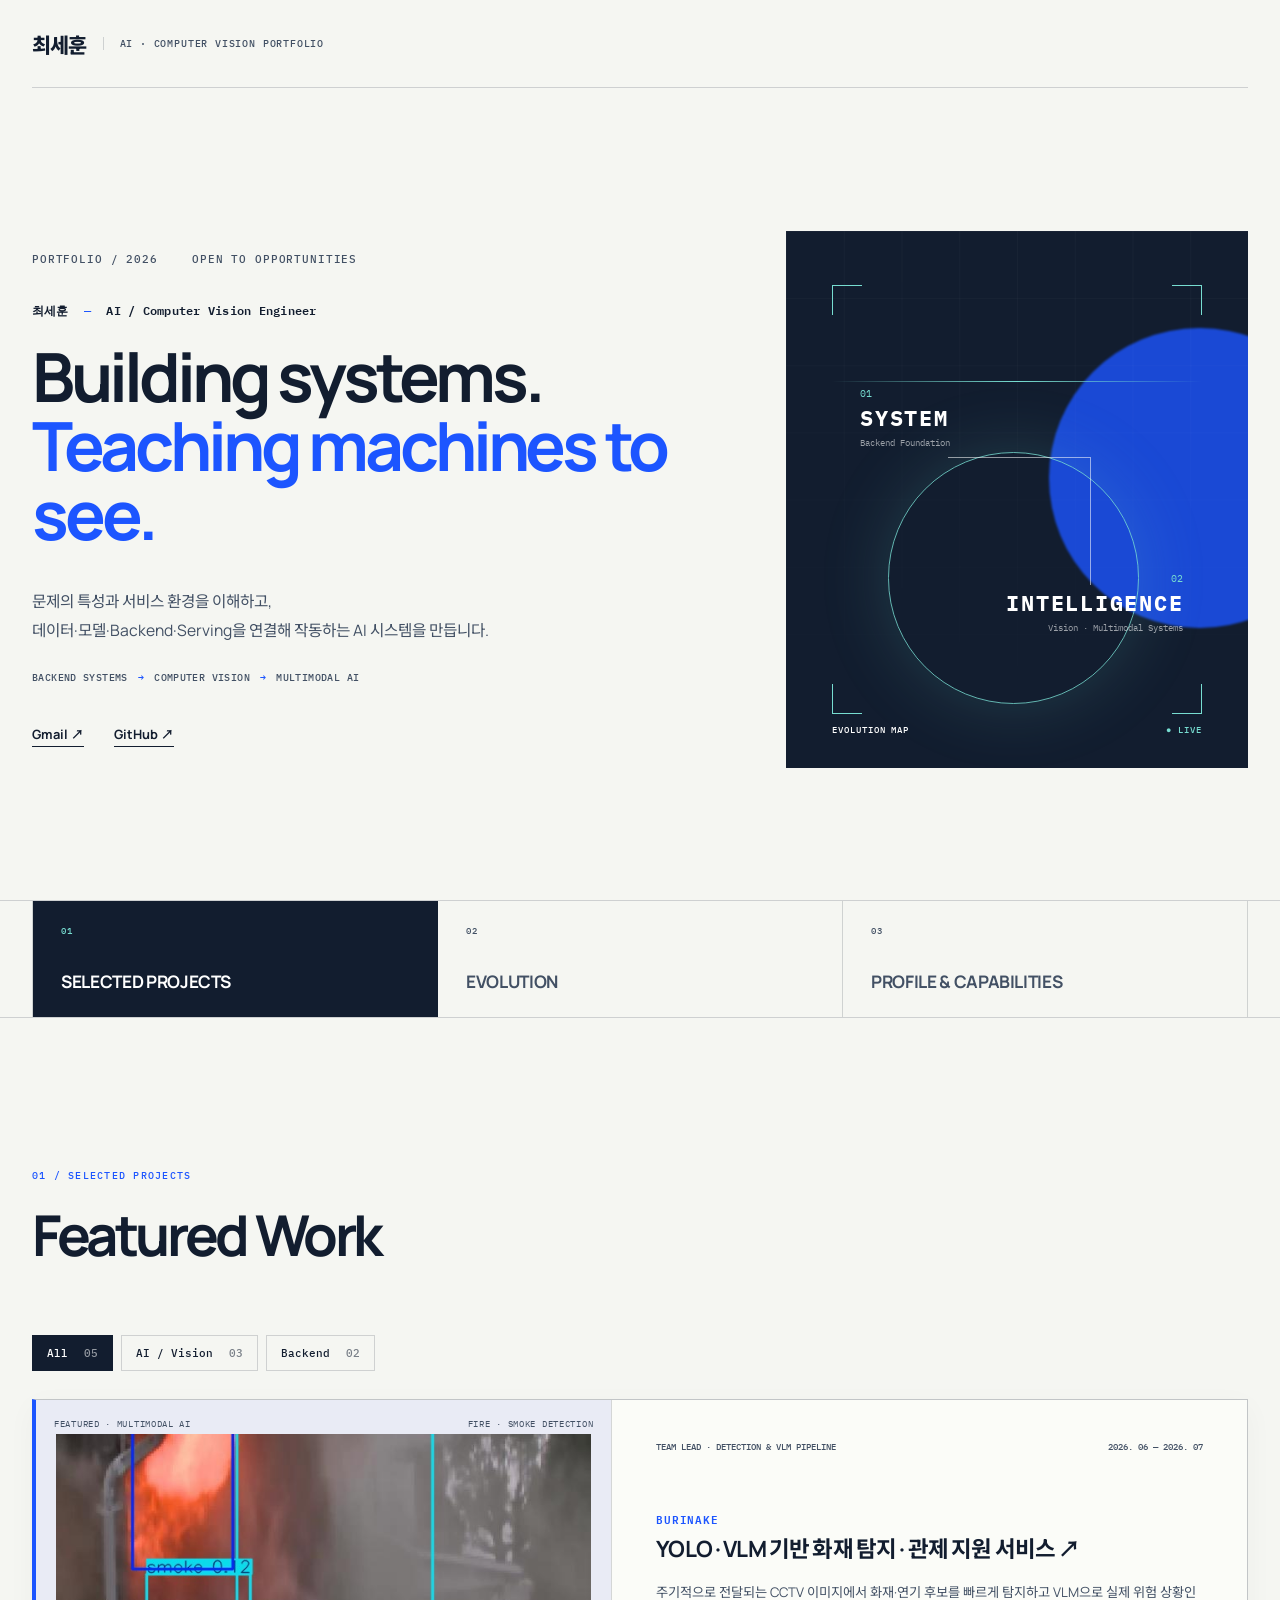
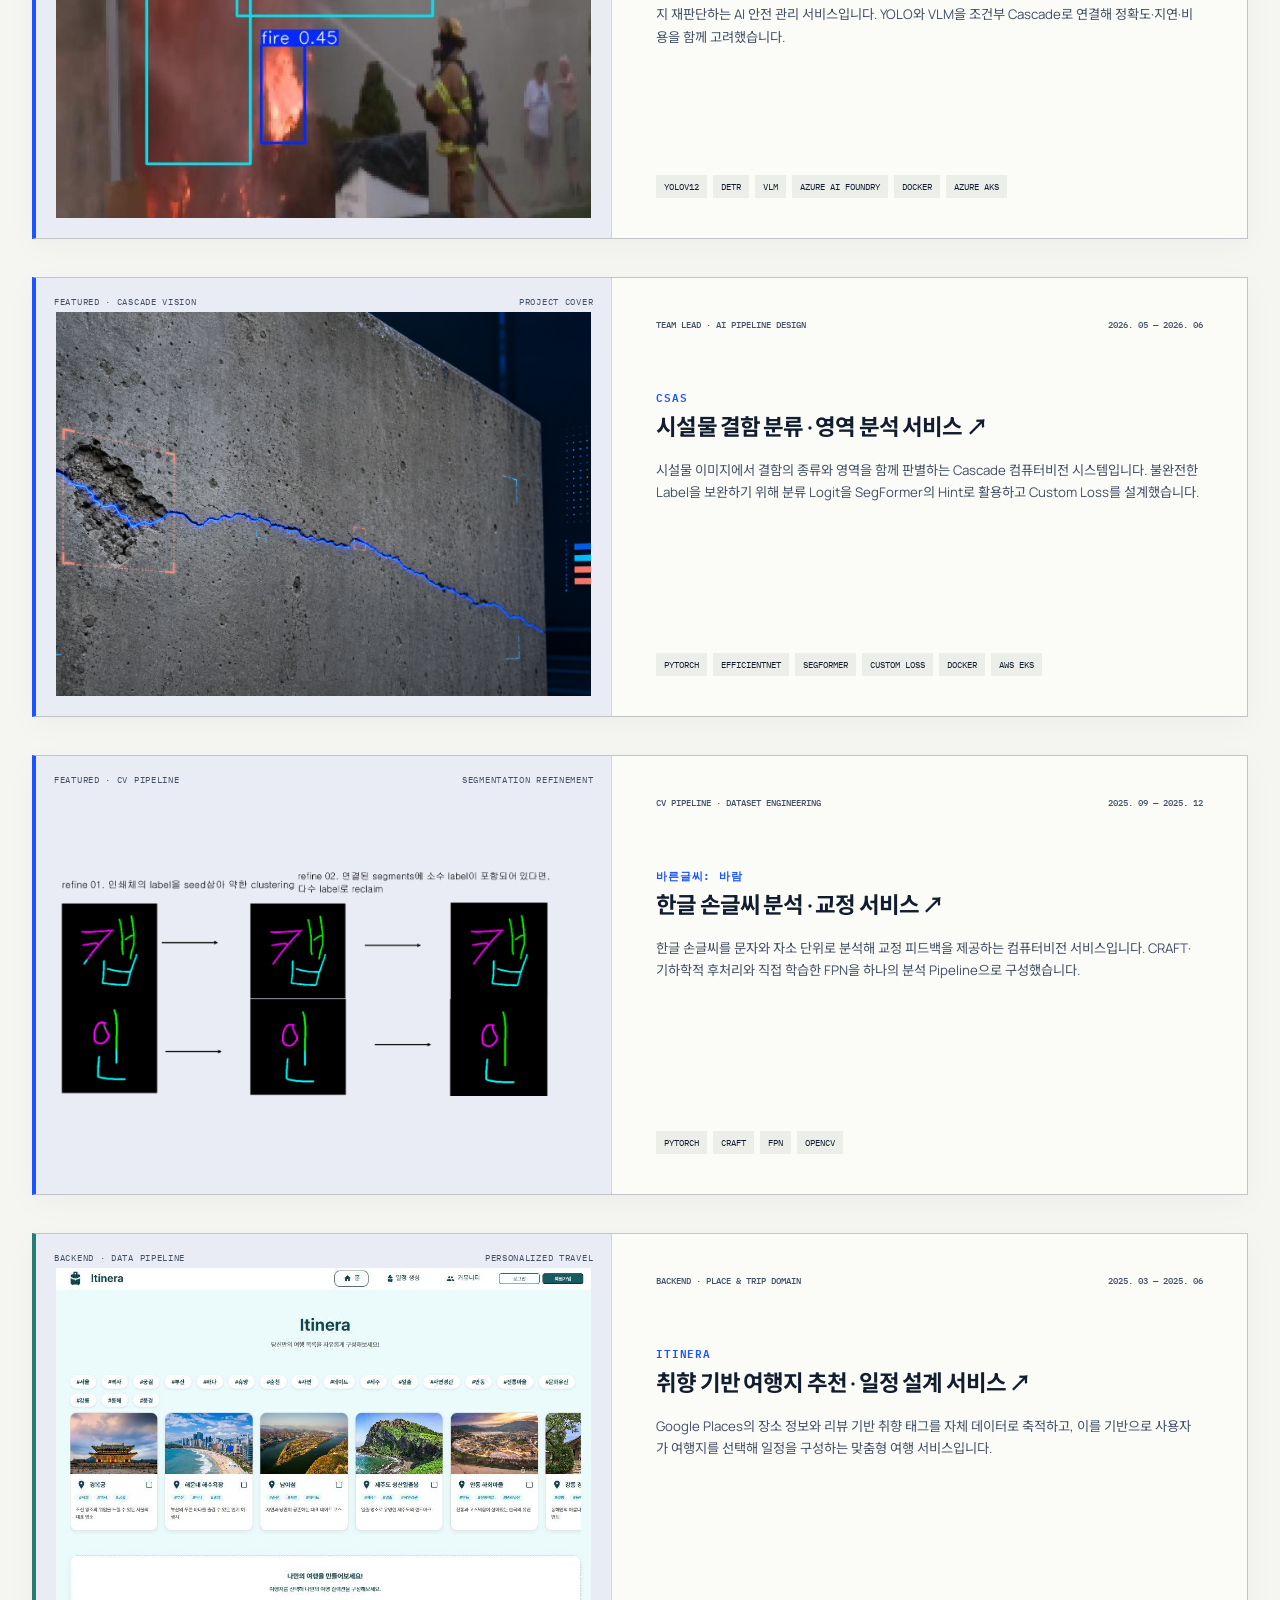
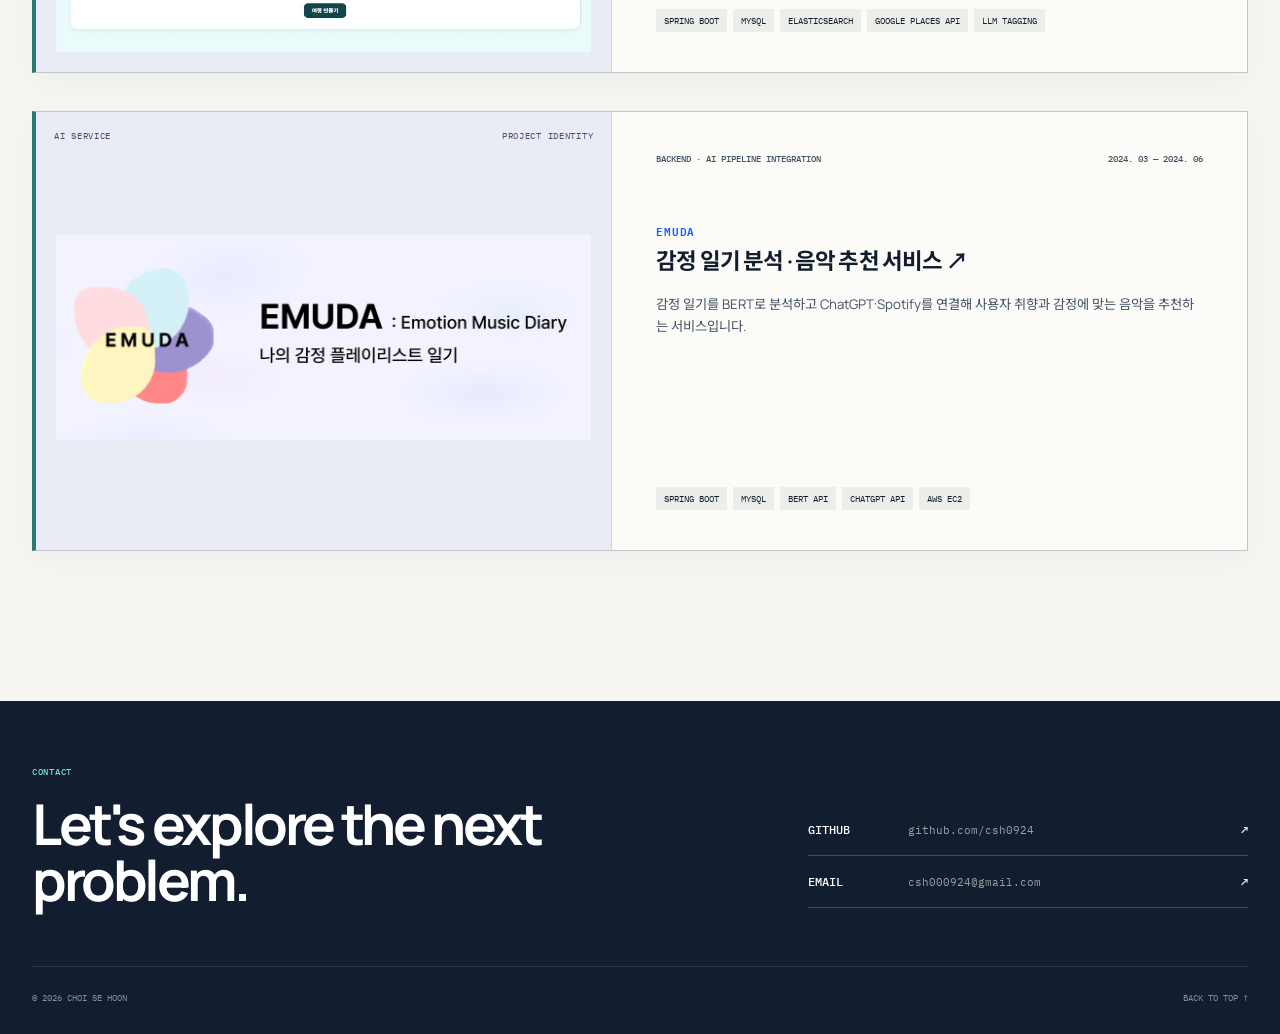
==== index.html @ a3e328b3 "Redesign main portfolio navigation and project layout" ====
<!doctype html>
<html lang="ko">
<head>
  <meta charset="UTF-8">
  <meta name="viewport" content="width=device-width, initial-scale=1.0">
  <meta name="description" content="Backend 기반 위에서 데이터, Computer Vision 모델, AI Serving과 Multimodal Pipeline을 연결하는 최세훈의 포트폴리오입니다.">
  <meta name="theme-color" content="#f5f6f2">
  <link rel="canonical" href="https://csh0924.github.io/portfolio/">
  <link rel="icon" href="./assets/favicon.svg" type="image/svg+xml">
  <meta property="og:type" content="website">
  <meta property="og:locale" content="ko_KR">
  <meta property="og:site_name" content="Choi Se Hoon Portfolio">
  <meta property="og:title" content="최세훈 | AI · Computer Vision Engineer">
  <meta property="og:description" content="Backend 기반에서 Computer Vision과 Multimodal AI System 설계까지 확장해 온 프로젝트와 기술 역량을 소개합니다.">
  <meta property="og:url" content="https://csh0924.github.io/portfolio/">
  <meta property="og:image" content="https://csh0924.github.io/portfolio/assets/projects/burinake/burinake-cover.png">
  <meta property="og:image:alt" content="화재와 연기를 탐지한 Burinake Computer Vision 결과">
  <meta name="twitter:card" content="summary_large_image">
  <meta name="twitter:title" content="최세훈 | AI · Computer Vision Engineer">
  <meta name="twitter:description" content="데이터, 모델, Backend와 Serving을 연결하는 AI 개발 포트폴리오">
  <meta name="twitter:image" content="https://csh0924.github.io/portfolio/assets/projects/burinake/burinake-cover.png">
  <title>최세훈 | Computer Vision & AI</title>
  <link rel="preconnect" href="https://fonts.googleapis.com">
  <link rel="preconnect" href="https://fonts.gstatic.com" crossorigin>
  <link href="https://fonts.googleapis.com/css2?family=IBM+Plex+Mono:wght@400;500&family=Manrope:wght@400;500;600;700&family=Noto+Sans+KR:wght@400;500;600;700&display=swap" rel="stylesheet">
  <link rel="stylesheet" href="./style.css?v=20260802-5">
  <script src="./script.js?v=20260802-3" defer></script>
  <script type="application/ld+json">
  {
    "@context": "https://schema.org",
    "@type": "Person",
    "name": "최세훈",
    "alternateName": "Choi Se Hoon",
    "url": "https://csh0924.github.io/portfolio/",
    "email": "mailto:csh000924@gmail.com",
    "sameAs": ["https://github.com/csh0924"],
    "jobTitle": "AI / Computer Vision Engineer",
    "alumniOf": {
      "@type": "CollegeOrUniversity",
      "name": "숭실대학교"
    },
    "knowsAbout": [
      "Computer Vision",
      "Deep Learning",
      "Object Detection",
      "Semantic Segmentation",
      "Multimodal AI",
      "AI Serving",
      "Backend Development"
    ],
    "subjectOf": [
      {"@type": "CreativeWork", "name": "Burinake", "url": "https://csh0924.github.io/portfolio/projects/burinake.html"},
      {"@type": "CreativeWork", "name": "CSAS", "url": "https://csh0924.github.io/portfolio/projects/csas.html"},
      {"@type": "CreativeWork", "name": "바른글씨: 바람", "url": "https://csh0924.github.io/portfolio/projects/baram.html"},
      {"@type": "CreativeWork", "name": "Itinera", "url": "https://csh0924.github.io/portfolio/projects/itinera.html"},
      {"@type": "CreativeWork", "name": "Emuda", "url": "https://csh0924.github.io/portfolio/projects/emuda.html"}
    ]
  }
  </script>
</head>
<body>
  <a class="skip-link" href="#main">본문으로 바로가기</a>

  <header class="site-header">
    <a class="wordmark" href="#top" aria-label="첫 화면으로 이동">
      <span>최세훈</span><small>AI · Computer Vision Portfolio</small>
    </a>
  </header>

  <main id="main">
    <section class="hero" id="top" aria-labelledby="hero-title">
      <div class="hero-copy">
        <p class="kicker"><span>PORTFOLIO / 2026</span><span>OPEN TO OPPORTUNITIES</span></p>
        <p class="hero-identity">최세훈 <span>—</span> AI / Computer Vision Engineer</p>
        <h1 id="hero-title">
          Building systems.<br>
          <em>Teaching machines to see.</em>
        </h1>
        <p class="hero-intro">
          문제의 특성과 서비스 환경을 이해하고,<br>
          데이터·모델·Backend·Serving을 연결해 작동하는 AI 시스템을 만듭니다.
        </p>
        <p class="hero-path"><span>Backend Systems</span><i>→</i><span>Computer Vision</span><i>→</i><span>Multimodal AI</span></p>
        <div class="hero-actions">
          <a class="inline-link" href="https://mail.google.com/mail/?view=cm&amp;fs=1&amp;to=csh000924@gmail.com" target="_blank" rel="noreferrer">Gmail ↗</a>
          <a class="inline-link" href="https://github.com/csh0924" target="_blank" rel="noreferrer">GitHub ↗</a>
        </div>
      </div>

      <div class="hero-visual" aria-label="백엔드 시스템에서 컴퓨터비전과 멀티모달 AI 시스템으로 확장되는 과정을 나타낸 추상 그래픽">
        <div class="visual-grid"></div>
        <span class="focus-corner corner-a"></span>
        <span class="focus-corner corner-b"></span>
        <span class="focus-corner corner-c"></span>
        <span class="focus-corner corner-d"></span>
        <div class="scan-line"></div>
        <div class="visual-object object-backend">
          <span>01</span>
          <strong>SYSTEM</strong>
          <small>Backend Foundation</small>
        </div>
        <div class="visual-connector"></div>
        <div class="visual-object object-vision">
          <span>02</span>
          <strong>INTELLIGENCE</strong>
          <small>Vision · Multimodal Systems</small>
        </div>
        <p class="visual-caption">EVOLUTION MAP <span>● LIVE</span></p>
      </div>
    </section>

    <section class="portfolio-tabbar" aria-label="포트폴리오 콘텐츠 선택">
      <div class="portfolio-tabs" role="tablist" aria-label="포트폴리오 섹션">
        <button class="portfolio-tab is-active" id="tab-work" type="button" role="tab" aria-selected="true" aria-controls="work" data-tab-target="work">
          <span>01</span>
          <strong>Selected Projects</strong>
        </button>
        <button class="portfolio-tab" id="tab-journey" type="button" role="tab" aria-selected="false" aria-controls="journey" data-tab-target="journey" tabindex="-1">
          <span>02</span>
          <strong>Evolution</strong>
        </button>
        <button class="portfolio-tab" id="tab-profile" type="button" role="tab" aria-selected="false" aria-controls="profile" data-tab-target="profile" tabindex="-1">
          <span>03</span>
          <strong>Profile &amp; Capabilities</strong>
        </button>
      </div>
    </section>

    <section class="work section-shell tab-panel" id="work" role="tabpanel" aria-labelledby="tab-work" tabindex="0" data-tab-panel>
      <header class="section-heading">
        <div>
          <p class="section-index">01 / SELECTED PROJECTS</p>
          <h2 id="work-title">Featured Work</h2>
        </div>
      </header>

      <div class="filter-bar" role="group" aria-label="프로젝트 필터">
        <button class="filter-button is-active" type="button" data-filter="all" aria-pressed="true">All <span>00</span></button>
        <button class="filter-button" type="button" data-filter="vision" aria-pressed="false">AI / Vision <span>00</span></button>
        <button class="filter-button" type="button" data-filter="backend" aria-pressed="false">Backend <span>00</span></button>
      </div>

      <div class="project-grid" id="project-grid" aria-live="polite">
        <noscript>
          <div class="noscript-projects">
            <p>JavaScript를 사용할 수 없는 환경에서는 아래 링크에서 프로젝트 상세 내용을 확인할 수 있습니다.</p>
            <ul>
              <li><a href="./projects/burinake.html">Burinake — 화재·연기 Detection과 VLM을 결합한 AI 안전 관리 서비스</a></li>
              <li><a href="./projects/csas.html">CSAS — 시설물 결함 Classification·Segmentation Cascade</a></li>
              <li><a href="./projects/baram.html">바른글씨: 바람 — 한글 손글씨 자소 Segmentation 및 교정 서비스</a></li>
              <li><a href="./projects/itinera.html">Itinera — 장소 데이터와 감성 태그 기반 맞춤형 여행 일정 서비스</a></li>
              <li><a href="./projects/emuda.html">Emuda — 감정 분석 기반 음악 추천 서비스</a></li>
            </ul>
          </div>
        </noscript>
      </div>
    </section>

    <section class="journey section-shell tab-panel" id="journey" role="tabpanel" aria-labelledby="tab-journey" tabindex="0" data-tab-panel>
      <header class="section-heading">
        <div>
          <p class="section-index">02 / EVOLUTION</p>
          <h2 id="journey-title">From Systems to Intelligence</h2>
        </div>
        <p>Backend 개발에서 시작해 직접 학습하는 Computer Vision과 Multimodal AI System 설계까지 역량을 확장해 왔습니다.</p>
      </header>

      <div class="timeline" id="timeline"></div>
    </section>

    <section class="profile section-shell tab-panel" id="profile" role="tabpanel" aria-labelledby="tab-profile" tabindex="0" data-tab-panel>
      <header class="section-heading">
        <div>
          <p class="section-index">03 / PROFILE &amp; CAPABILITIES</p>
          <h2 id="profile-title">Profile &amp; Capabilities.</h2>
        </div>
      </header>

      <div class="profile-intro">
        <h2>모델 하나보다, 전체 Pipeline을 설계합니다.</h2>
        <p>Spring Boot 기반 서비스와 외부 AI 연동에서 시작해 데이터셋 생성, Detection·Segmentation 학습, 기하학적 후처리와 AI Serving까지 개발 범위를 확장했습니다.<br>최근에는 불완전한 Ground Truth를 고려한 Loss와 Cascade 구조, YOLO와 VLM의 Accuracy–Latency Trade-off처럼 실제 환경의 제약을 모델 설계에 반영하고 있습니다.</p>
      </div>

      <section class="capabilities" aria-labelledby="capabilities-title">
        <div class="capability-heading">
          <p class="section-index">CORE CAPABILITIES</p>
          <h3 id="capabilities-title">Project-proven strengths</h3>
        </div>
        <div class="capability-grid">
          <article>
            <span>01 / COMPUTER VISION</span>
            <h4>데이터에서 결과까지 직접 구축</h4>
            <p>합성 데이터 생성과 EDA, Detection·Segmentation 모델 학습, 정성·정량 평가 및 OpenCV 기반 후처리를 연결합니다.</p>
            <small>바른글씨: 바람 · CSAS · Burinake</small>
          </article>
          <article>
            <span>02 / MODEL DESIGN</span>
            <h4>현실적인 제약을 구조에 반영</h4>
            <p>불완전 Label, 클래스 불균형, 배경 편향과 Latency를 분석하고 Custom Loss와 조건부 Cascade로 대응합니다.</p>
            <small>CSAS · Burinake</small>
          </article>
          <article>
            <span>03 / AI INTEGRATION</span>
            <h4>모델 출력을 서비스 기능으로</h4>
            <p>REST API, 데이터베이스와 외부 AI API를 연결하고 분석 결과를 구조화된 응답과 사용자 기능으로 변환합니다.</p>
            <small>EMUDA · Itinera · 바른글씨: 바람</small>
          </article>
          <article>
            <span>04 / AI SERVING</span>
            <h4>학습 모델을 운영 환경까지</h4>
            <p>추론 서버를 API와 Docker 이미지로 구성하고 AWS·Azure의 Container 및 Kubernetes 환경에 연결합니다.</p>
            <small>CSAS · Burinake</small>
          </article>
        </div>
      </section>

      <section class="technical-stack" aria-labelledby="technical-stack-title">
        <div class="capability-heading">
          <p class="section-index">SKILLS &amp; TOOLS</p>
          <h3 id="technical-stack-title">Technical Stack</h3>
        </div>
        <div class="stack-groups">
          <article>
            <h4>Languages</h4>
            <p><span>C</span><span>Java</span><span>Python</span><span>SQL</span><span>JavaScript</span><span>CSS</span></p>
          </article>
          <article>
            <h4>Operating Systems</h4>
            <p><span>Linux</span><span>Windows</span></p>
          </article>
          <article>
            <h4>AI / ML</h4>
            <p><span>PyTorch</span><span>TensorFlow</span><span>Scikit-learn</span><span>YOLO</span><span>DETR</span><span>SegFormer</span><span>EfficientNet</span><span>MobileNet</span><span>FPN</span><span>CRAFT</span><span>OpenCV</span></p>
          </article>
          <article>
            <h4>LLM / VLM</h4>
            <p><span>OpenAI API</span><span>Gemini API</span><span>AWS Bedrock</span><span>Azure AI Studio</span><span>Prompt Engineering</span><span>AI Agent Development</span></p>
          </article>
          <article>
            <h4>Backend</h4>
            <p><span>FastAPI</span><span>Spring Boot</span><span>Spring Data JPA</span></p>
          </article>
          <article>
            <h4>Databases</h4>
            <p><span>Oracle</span><span>MySQL</span><span>Elasticsearch</span><span>OpenSearch</span><span>PostgreSQL</span><span>Weaviate</span></p>
          </article>
          <article>
            <h4>Development Tools</h4>
            <p><span>Anaconda</span><span>Jupyter Notebook</span><span>Docker</span><span>IntelliJ IDEA</span><span>Git · GitHub</span><span>Postman</span></p>
          </article>
          <article>
            <h4>Cloud / Infrastructure</h4>
            <p><span>AWS EC2</span><span>AWS ECR</span><span>AWS EKS</span><span>Azure Storage</span><span>Azure ACR</span><span>Azure AKS</span><span>Kubernetes</span></p>
          </article>
        </div>
      </section>

      <div class="profile-records-heading">
        <p class="section-index">BACKGROUND</p>
        <h3>Background &amp; Credentials</h3>
      </div>

      <div class="profile-layout">
        <section class="profile-block profile-summary" aria-labelledby="summary-title">
          <h3 id="summary-title">Profile</h3>
          <dl class="profile-list">
            <div><dt>Name</dt><dd>최세훈 <span>Choi Se Hoon</span></dd></div>
            <div><dt>Career</dt><dd>신입</dd></div>
            <div><dt>Email</dt><dd><a href="mailto:csh000924@gmail.com">csh000924@gmail.com</a></dd></div>
            <div><dt>GitHub</dt><dd><a href="https://github.com/csh0924" target="_blank" rel="noreferrer">github.com/csh0924 ↗</a></dd></div>
          </dl>
        </section>

        <section class="profile-block" aria-labelledby="education-title">
          <h3 id="education-title">Education</h3>
          <article class="record">
              <p class="record-date">2020. 03. — 2026. 02.</p>
              <div>
                <h4>숭실대학교</h4>
                <p>소프트웨어학부 · 졸업</p>
            </div>
          </article>
        </section>

        <section class="profile-block" aria-labelledby="certificate-title">
          <h3 id="certificate-title">Certificates</h3>
          <div class="record-list">
            <article class="record">
              <p class="record-date">2025. 12.</p>
              <div><h4>정보처리기사</h4><p>한국산업인력공단</p></div>
            </article>
            <article class="record">
              <p class="record-date">2026. 04. 23.</p>
              <div><h4>OCP DBA : Oracle Database Administration 2019 Certified Professional</h4><p>Oracle Corp.</p></div>
            </article>
            <article class="record">
              <p class="record-date">2026. 07.</p>
              <div><h4>빅데이터분석기사</h4><p>한국데이터산업진흥원</p></div>
            </article>
          </div>
        </section>

        <section class="profile-block profile-language" aria-labelledby="language-title">
          <h3 id="language-title">Language</h3>
          <div class="compact-record-list">
            <div class="compact-record"><strong>TOEIC</strong><span>830</span></div>
            <div class="compact-record"><strong>JLPT</strong><span>N3</span></div>
          </div>
        </section>

      </div>
    </section>
  </main>

  <footer id="contact">
    <div class="footer-intro">
      <p class="footer-label">Contact</p>
      <h2>Let's explore the next problem.</h2>
    </div>
    <div class="footer-links">
      <a href="https://github.com/csh0924" target="_blank" rel="noreferrer">
        <span class="contact-label">GitHub</span>
        <span class="contact-value">github.com/csh0924</span>
        <span aria-hidden="true">↗</span>
      </a>
      <a href="mailto:csh000924@gmail.com">
        <span class="contact-label">Email</span>
        <span class="contact-value">csh000924@gmail.com</span>
        <span aria-hidden="true">↗</span>
      </a>
    </div>
    <div class="footer-meta">
      <p class="copyright">© <span id="year">2026</span> Choi Se Hoon</p>
      <a class="back-to-top" href="#top">Back to top ↑</a>
    </div>
  </footer>
</body>
</html>
---- style.css ----
:root {
  --ink: #121d2f;
  --ink-soft: #425064;
  --paper: #f5f6f2;
  --surface: #eceee9;
  --white: #fbfcf8;
  --blue: #1c55ff;
  --cyan: #77ddd1;
  --line: rgba(18, 29, 47, 0.17);
  --mono: "IBM Plex Mono", monospace;
}

* { box-sizing: border-box; }
html { scroll-behavior: smooth; }
body {
  margin: 0;
  overflow-x: hidden;
  color: var(--ink);
  background: var(--paper);
  font-family: "Manrope", "Noto Sans KR", sans-serif;
  -webkit-font-smoothing: antialiased;
}
button, a { color: inherit; }
a { text-decoration: none; }
button { font: inherit; }
.skip-link {
  position: fixed;
  z-index: 100;
  top: -60px;
  left: 20px;
  padding: 12px 16px;
  color: #fff;
  background: var(--ink);
}
.skip-link:focus { top: 20px; }

.site-header {
  position: relative;
  z-index: 10;
  width: min(1360px, calc(100% - 64px));
  height: 88px;
  margin: 0 auto;
  display: grid;
  grid-template-columns: 1fr;
  align-items: center;
  border-bottom: 1px solid var(--line);
}
.wordmark { display: flex; align-items: center; gap: 16px; width: max-content; }
.wordmark > span { font-size: 1.3rem; font-weight: 800; letter-spacing: -.04em; white-space: nowrap; }
.wordmark small {
  padding-left: 16px;
  border-left: 1px solid var(--line);
  color: var(--ink-soft);
  font: 500 .64rem/1.3 var(--mono);
  letter-spacing: .08em;
  text-transform: uppercase;
}
.hero {
  width: min(1360px, calc(100% - 64px));
  min-height: clamp(680px, calc(100svh - 88px), 900px);
  margin: 0 auto;
  padding: clamp(70px, 9vh, 120px) 0 70px;
  display: grid;
  grid-template-columns: minmax(0, 1.18fr) minmax(380px, .82fr);
  align-items: center;
  gap: clamp(50px, 7vw, 120px);
}
.hero-copy { min-width: 0; }
.kicker {
  margin: 0 0 34px;
  display: flex;
  gap: 34px;
  color: var(--ink-soft);
  font: 500 .68rem var(--mono);
  letter-spacing: .08em;
}
.hero-identity {
  margin: 0 0 22px;
  color: var(--ink);
  font: 600 .76rem var(--mono);
  letter-spacing: .02em;
}
.hero-identity span { margin: 0 8px; color: var(--blue); }
h1, h2 { margin: 0; letter-spacing: -.06em; }
h1 {
  max-width: 900px;
  font-size: clamp(3rem, 5.3vw, 5.8rem);
  line-height: 1.02;
}
h1 em {
  color: var(--blue);
  font-style: normal;
}
.hero-intro {
  margin: 38px 0 0;
  color: var(--ink-soft);
  font-size: clamp(.98rem, 1.2vw, 1.15rem);
  line-height: 1.85;
}
.hero-path {
  margin: 26px 0 0;
  display: flex;
  align-items: center;
  gap: 10px;
  flex-wrap: wrap;
  color: var(--ink-soft);
  font: 500 .6rem var(--mono);
  letter-spacing: .04em;
  text-transform: uppercase;
}
.hero-path i { color: var(--blue); font-style: normal; }
.hero-actions { margin-top: 40px; display: flex; align-items: center; gap: 30px; }
.inline-link { padding-bottom: 3px; border-bottom: 1px solid var(--ink); font-size: .8rem; font-weight: 700; }
.inline-link:hover { color: var(--blue); border-color: var(--blue); }

.hero-visual {
  position: relative;
  aspect-ratio: .86;
  max-height: 650px;
  overflow: hidden;
  color: #fff;
  background: var(--ink);
  isolation: isolate;
}
.visual-grid {
  position: absolute;
  inset: 0;
  opacity: .24;
  background-image:
    linear-gradient(rgba(255,255,255,.12) 1px, transparent 1px),
    linear-gradient(90deg, rgba(255,255,255,.12) 1px, transparent 1px);
  background-size: 12.5% 12.5%;
  mask-image: linear-gradient(to bottom, #000, transparent 95%);
}
.hero-visual::before {
  content: "";
  position: absolute;
  width: 65%;
  aspect-ratio: 1;
  top: 18%;
  right: -22%;
  border-radius: 50%;
  background: var(--blue);
  filter: blur(1px);
  opacity: .8;
}
.hero-visual::after {
  content: "";
  position: absolute;
  width: 54%;
  aspect-ratio: 1;
  left: 22%;
  bottom: 12%;
  border: 1px solid rgba(119, 221, 209, .8);
  border-radius: 50%;
  box-shadow: 0 0 70px rgba(119, 221, 209, .17);
}
.focus-corner { position: absolute; z-index: 3; width: 30px; height: 30px; border-color: var(--cyan); border-style: solid; }
.corner-a { top: 10%; left: 10%; border-width: 1px 0 0 1px; }
.corner-b { top: 10%; right: 10%; border-width: 1px 1px 0 0; }
.corner-c { bottom: 10%; left: 10%; border-width: 0 0 1px 1px; }
.corner-d { right: 10%; bottom: 10%; border-width: 0 1px 1px 0; }
.scan-line {
  position: absolute;
  z-index: 2;
  top: 28%;
  left: 10%;
  width: 80%;
  height: 1px;
  background: linear-gradient(90deg, transparent, var(--cyan), transparent);
  animation: scan 5s ease-in-out infinite alternate;
}
@keyframes scan { to { transform: translateY(260px); } }
.visual-object { position: absolute; z-index: 4; display: grid; font-family: var(--mono); }
.visual-object span { color: var(--cyan); font-size: .64rem; }
.visual-object strong { margin-top: 4px; font-size: clamp(1rem, 1.7vw, 1.5rem); letter-spacing: .08em; }
.visual-object small { margin-top: 5px; color: rgba(255,255,255,.58); font-size: .57rem; }
.object-backend { top: 29%; left: 16%; }
.object-vision { right: 14%; bottom: 25%; text-align: right; }
.visual-connector {
  position: absolute;
  z-index: 2;
  top: 42%;
  left: 35%;
  width: 31%;
  height: 24%;
  border-top: 1px solid rgba(255,255,255,.55);
  border-right: 1px solid rgba(255,255,255,.55);
}
.visual-caption {
  position: absolute;
  z-index: 4;
  right: 10%;
  bottom: 6%;
  left: 10%;
  margin: 0;
  display: flex;
  justify-content: space-between;
  font: 500 .56rem var(--mono);
  letter-spacing: .1em;
}
.visual-caption span { color: var(--cyan); }

.portfolio-tabbar {
  position: sticky;
  z-index: 8;
  top: 0;
  padding: 0 max(32px, calc((100% - 1360px) / 2));
  background: rgba(245, 246, 242, .94);
  backdrop-filter: blur(16px);
  border-top: 1px solid var(--line);
  border-bottom: 1px solid var(--line);
}
.portfolio-tabs { display: grid; grid-template-columns: repeat(3, minmax(0, 1fr)); border-left: 1px solid var(--line); }
.portfolio-tab {
  min-width: 0;
  min-height: 116px;
  padding: 24px 28px;
  display: flex;
  align-items: flex-start;
  flex-direction: column;
  justify-content: space-between;
  color: var(--ink-soft);
  background: transparent;
  border: 0;
  border-right: 1px solid var(--line);
  cursor: pointer;
  text-align: left;
  transition: color .2s ease, background .2s ease;
}
.portfolio-tab span { font: 500 .57rem var(--mono); letter-spacing: .08em; }
.portfolio-tab strong { font-size: clamp(.84rem, 1.35vw, 1.08rem); line-height: 1.35; letter-spacing: -.02em; text-transform: uppercase; }
.portfolio-tab:hover { color: var(--blue); background: var(--surface); }
.portfolio-tab.is-active { color: #fff; background: var(--ink); }
.portfolio-tab.is-active span { color: var(--cyan); }
.portfolio-tab:focus-visible { position: relative; z-index: 1; outline: 2px solid var(--blue); outline-offset: -4px; }
.tab-panel[hidden] { display: none; }

.section-shell { width: min(1360px, calc(100% - 64px)); margin: 0 auto; padding: 150px 0; }
.section-heading {
  display: block;
}
.section-index {
  margin: 0 0 24px;
  color: var(--blue);
  font: 500 .65rem var(--mono);
  letter-spacing: .12em;
}
.section-heading h2 { font-size: clamp(2.5rem, 4.4vw, 4.65rem); line-height: 1.04; }
.section-heading > p {
  max-width: 820px;
  margin: 22px 0 0;
  color: var(--ink-soft);
  font-size: .9rem;
  line-height: 1.8;
}
.filter-bar { margin: 70px 0 28px; display: flex; gap: 8px; }
.filter-button {
  padding: 10px 14px;
  border: 1px solid var(--line);
  background: transparent;
  cursor: pointer;
  font: 500 .68rem var(--mono);
  transition: color .2s, background .2s, border-color .2s;
}
.filter-button span { margin-left: 9px; opacity: .55; }
.filter-button:hover, .filter-button.is-active { color: #fff; background: var(--ink); border-color: var(--ink); }

.project-grid { display: grid; grid-template-columns: 1fr; gap: 38px; }
.project-card {
  position: relative;
  min-width: 0;
  height: 440px;
  display: grid;
  grid-template-columns: minmax(380px, .95fr) minmax(0, 1.05fr);
  background: var(--white);
  border: 1px solid rgba(18, 29, 47, .24);
  border-left-width: 4px;
  box-shadow: 0 8px 28px rgba(18, 29, 47, .035);
  transition: transform .25s ease, box-shadow .25s ease;
}
.project-card[data-category="vision"] { border-left-color: var(--blue); }
.project-card[data-category="backend"] { border-left-color: #277c75; }
.project-card:hover { transform: translateX(5px); box-shadow: 0 18px 50px rgba(18,29,47,.1); }
.project-card[hidden] { display: none; }
.project-image {
  position: relative;
  min-height: 0;
  height: 100%;
  overflow: hidden;
  background-color: var(--ink);
  background-image:
    linear-gradient(rgba(255,255,255,.08) 1px, transparent 1px),
    linear-gradient(90deg, rgba(255,255,255,.08) 1px, transparent 1px);
  background-size: 12.5% 12.5%;
}
.project-image.backend { background-color: #183b40; }
.project-image::before {
  content: "";
  position: absolute;
  width: 46%;
  aspect-ratio: 1;
  top: 22%;
  left: 27%;
  border: 1px solid var(--visual-color, var(--cyan));
  transform: rotate(45deg);
}
.project-image::after {
  content: "";
  position: absolute;
  width: 34%;
  aspect-ratio: 1;
  top: 28%;
  left: 33%;
  background: var(--visual-color, var(--blue));
  border-radius: 50%;
  opacity: .75;
  filter: blur(3px);
}
.project-image.backend::before { width: 54%; aspect-ratio: 1.6; top: 30%; left: 23%; transform: none; }
.project-image.backend::after { width: 6px; height: 48%; top: 26%; left: 49%; border-radius: 0; background: var(--cyan); filter: none; }
.project-image.has-image { padding: 34px 20px 20px; background: #e9ebf5; }
.project-image.has-image::before,
.project-image.has-image::after { display: none; }
.project-image img { width: 100%; height: 100%; display: block; object-fit: cover; object-position: center; }
.project-card[data-project="backend-01"] .project-image img,
.project-card[data-project="vision-01"] .project-image img { object-fit: contain; }
.project-image.has-image .image-label { color: var(--ink-soft); }
.image-label {
  position: absolute;
  z-index: 2;
  top: 18px;
  right: 18px;
  left: 18px;
  display: flex;
  justify-content: space-between;
  color: rgba(255,255,255,.72);
  font: 400 .55rem var(--mono);
  letter-spacing: .08em;
}
.image-status {
  position: absolute;
  z-index: 2;
  right: 18px;
  bottom: 18px;
  padding: 5px 8px;
  color: var(--cyan);
  border: 1px solid rgba(119,221,209,.5);
  font: 400 .52rem var(--mono);
}
.project-info { min-width: 0; padding: 40px 44px; display: flex; flex-direction: column; border-left: 1px solid var(--line); }
.project-meta { display: flex; justify-content: space-between; gap: 18px; color: var(--ink-soft); font: 500 .59rem/1.5 var(--mono); text-transform: uppercase; }
.project-meta span:last-child { flex: 0 0 auto; text-align: right; }
.project-info h3 { margin: 56px 0 18px; letter-spacing: -.045em; }
.project-info h3 a { display: flex; align-items: flex-start; flex-direction: column; gap: 8px; }
.project-info h3 small { color: var(--blue); font: 600 .7rem/1.55 var(--mono); letter-spacing: .07em; text-transform: uppercase; }
.project-info h3 strong { color: var(--ink); font-size: clamp(1.25rem, 1.75vw, 1.72rem); line-height: 1.24; font-weight: 700; }
.project-info h3 a:hover { color: var(--blue); }
.project-info h3 a:hover strong { color: var(--blue); }
.project-info h3 a::after { content: ""; position: absolute; z-index: 3; inset: 0; }
.project-card:has(.project-info h3 a) { cursor: pointer; }
.project-card:has(.project-info h3 a):focus-within { outline: 2px solid var(--blue); outline-offset: 3px; }
.noscript-projects { grid-column: 1 / -1; padding: 30px; border: 1px solid var(--line); }
.noscript-projects p { margin: 0 0 20px; color: var(--ink-soft); font-size: .78rem; }
.noscript-projects ul { margin: 0; padding-left: 20px; }
.noscript-projects li + li { margin-top: 12px; }
.noscript-projects a { font-size: .82rem; text-decoration: underline; text-underline-offset: 4px; }
.project-info > p { margin: 0; color: var(--ink-soft); font-size: .83rem; line-height: 1.7; }
.project-tags { margin-top: auto; padding-top: 36px; display: flex; gap: 6px; flex-wrap: wrap; }
.project-tags span { padding: 6px 8px; background: var(--surface); font: 400 .54rem var(--mono); text-transform: uppercase; }
.journey { border-top: 1px solid var(--line); }
.timeline { position: relative; margin-top: 90px; }
.timeline::before { content: ""; position: absolute; top: 0; bottom: 0; left: 25%; width: 1px; background: var(--line); }
.timeline-row {
  min-height: 150px;
  display: grid;
  grid-template-columns: 25% 75%;
  border-top: 1px solid var(--line);
}
.timeline-row:last-child { border-bottom: 1px solid var(--line); }
.timeline-stage { padding: 30px 40px 30px 0; color: var(--ink-soft); font: 500 .65rem var(--mono); }
.timeline-stage span, .timeline-stage small { display: block; }
.timeline-stage span { color: var(--ink); font-size: .58rem; }
.timeline-stage small { margin-top: 9px; color: var(--ink-soft); font: 400 .58rem var(--mono); }
.timeline-detail { position: relative; padding: 26px 0 26px 60px; display: grid; grid-template-columns: 1fr auto; align-items: center; gap: 30px; }
.timeline-dot { position: absolute; top: 50%; left: -5px; width: 11px; height: 11px; border: 2px solid var(--paper); border-radius: 50%; background: var(--blue); transform: translateY(-50%); box-shadow: 0 0 0 1px var(--blue); }
.timeline-row.backend .timeline-dot { background: #277c75; box-shadow: 0 0 0 1px #277c75; }
.timeline-detail small { color: var(--blue); font: 500 .59rem var(--mono); text-transform: uppercase; }
.timeline-row.backend .timeline-detail small { color: #277c75; }
.timeline-detail h3 { margin: 9px 0 0; font-size: clamp(1.2rem, 2vw, 1.8rem); letter-spacing: -.035em; }
.timeline-copy p { max-width: 720px; margin: 15px 0 0; color: var(--ink-soft); font-size: .78rem; line-height: 1.75; }
.timeline-detail > .evolution-reference { max-width: 220px; color: var(--ink-soft); font: 400 .58rem/1.6 var(--mono); text-align: right; text-transform: uppercase; }

.profile { border-top: 1px solid var(--line); }
.tab-panel { border-top: 0; }
.profile-intro { margin-top: 90px; padding-bottom: 75px; border-bottom: 1px solid var(--line); }
.profile-intro h2 { font-size: clamp(2rem, 3.2vw, 3.35rem); line-height: 1.12; white-space: nowrap; }
.profile-intro p { max-width: 1080px; margin: 26px 0 0; color: var(--ink-soft); font-size: .88rem; line-height: 1.9; }
.capabilities, .technical-stack { padding: 75px 0; border-bottom: 1px solid var(--line); }
.capability-heading { display: flex; align-items: flex-end; justify-content: space-between; gap: 30px; }
.capability-heading h3 { margin: 0; font-size: clamp(1.7rem, 3vw, 2.8rem); letter-spacing: -.05em; }
.capability-grid { margin-top: 45px; display: grid; grid-template-columns: 1fr; border-top: 1px solid var(--line); border-left: 1px solid var(--line); }
.capability-grid article {
  min-height: 0;
  padding: 30px 32px;
  display: grid;
  grid-template-columns: 180px minmax(220px, .9fr) minmax(0, 1.4fr) 220px;
  gap: 30px;
  align-items: center;
  border-right: 1px solid var(--line);
  border-bottom: 1px solid var(--line);
}
.capability-grid article > span { color: var(--blue); font: 500 .58rem var(--mono); }
.capability-grid h4 { margin: 0; font-size: 1.2rem; line-height: 1.35; letter-spacing: -.035em; }
.capability-grid p { max-width: 540px; margin: 0; color: var(--ink-soft); font-size: .8rem; line-height: 1.8; }
.capability-grid small { color: var(--ink-soft); font: 400 .56rem/1.6 var(--mono); text-align: right; text-transform: uppercase; }
.stack-groups { margin-top: 45px; border-top: 1px solid var(--line); }
.stack-groups article { min-height: 105px; padding: 24px 0; display: grid; grid-template-columns: .32fr 1.68fr; gap: 40px; align-items: start; border-bottom: 1px solid var(--line); }
.stack-groups h4 { margin: 4px 0 0; font: 500 .64rem var(--mono); text-transform: uppercase; }
.stack-groups p { margin: 0; display: flex; flex-wrap: wrap; gap: 9px; }
.stack-groups span { padding: 9px 12px; color: var(--ink); background: var(--surface); border: 1px solid rgba(18,29,47,.08); font: 500 .62rem var(--mono); }
.profile-records-heading { padding: 75px 0 45px; display: flex; align-items: flex-end; justify-content: space-between; gap: 30px; }
.profile-records-heading h3 { margin: 0; font-size: clamp(1.7rem, 3vw, 2.8rem); letter-spacing: -.05em; }
.profile-layout {
  margin-top: 0;
  display: grid;
  grid-template-columns: 1fr;
  border-top: 1px solid var(--line);
  border-left: 1px solid var(--line);
}
.profile-block {
  min-width: 0;
  padding: 38px 40px 45px;
  display: grid;
  grid-template-columns: 180px minmax(0, 1fr);
  gap: 40px;
  align-items: start;
  border-right: 1px solid var(--line);
  border-bottom: 1px solid var(--line);
}
.profile-block > h3,
.profile-language h3,
.profile-pending h3 {
  margin: 4px 0 0;
  color: var(--blue);
  font: 500 .65rem var(--mono);
  letter-spacing: .1em;
  text-transform: uppercase;
}
.profile-list { margin: 0; }
.profile-list div {
  padding: 16px 0;
  display: grid;
  grid-template-columns: 110px minmax(0, 1fr);
  gap: 20px;
  border-top: 1px solid var(--line);
}
.profile-list div:last-child { border-bottom: 1px solid var(--line); }
.profile-list dt { color: var(--ink-soft); font: 500 .59rem var(--mono); text-transform: uppercase; }
.profile-list dd { min-width: 0; margin: 0; font-size: .85rem; font-weight: 600; overflow-wrap: anywhere; }
.profile-list dd span { margin-left: 8px; color: var(--ink-soft); font: 400 .66rem var(--mono); }
.profile-list a:hover { color: var(--blue); }
.record {
  padding: 20px 0;
  display: grid;
  grid-template-columns: 145px minmax(0, 1fr);
  gap: 25px;
  border-top: 1px solid var(--line);
}
.record:last-child { border-bottom: 1px solid var(--line); }
.record-date { margin: 3px 0 0; color: var(--ink-soft); font: 400 .61rem/1.6 var(--mono); }
.record h4 { margin: 0; font-size: .93rem; letter-spacing: -.02em; }
.record p:not(.record-date), .record-description { margin: 7px 0 0; color: var(--ink-soft); font-size: .73rem; }
.compact-record { padding: 14px 0; display: flex; justify-content: space-between; border-top: 1px solid var(--line); }
.compact-record-list { grid-column: 2; }
.compact-record:last-child { border-bottom: 1px solid var(--line); }
.compact-record strong { font: 500 .69rem var(--mono); }
.compact-record span { color: var(--blue); font: 500 .69rem var(--mono); }
.profile-pending {
  grid-column: 1 / -1;
  display: grid;
  grid-template-columns: 1fr 1fr;
  gap: 80px;
  background: var(--surface);
}
.profile-pending h3 { margin-bottom: 16px; }
.profile-pending p { margin: 0; color: var(--ink-soft); font-size: .78rem; line-height: 1.7; }
.profile-pending span {
  margin-top: 20px;
  padding: 6px 8px;
  display: inline-block;
  color: var(--blue);
  border: 1px solid rgba(28, 85, 255, .35);
  font: 400 .54rem var(--mono);
}

footer {
  padding: 64px max(32px, calc((100% - 1360px) / 2)) 30px;
  display: grid;
  grid-template-columns: minmax(0, 1fr) minmax(360px, 440px);
  column-gap: 80px;
  row-gap: 58px;
  align-items: end;
  color: #fff;
  background: var(--ink);
}
.footer-label { margin: 0 0 18px; color: var(--cyan); font: 500 .58rem var(--mono); letter-spacing: .08em; text-transform: uppercase; }
footer h2 { max-width: 820px; font-size: clamp(2.4rem, 4.4vw, 4.8rem); line-height: 1; }
.footer-links { width: 100%; align-self: end; }
.footer-links a { padding: 18px 0; display: grid; grid-template-columns: 80px 1fr auto; gap: 20px; align-items: center; border-bottom: 1px solid rgba(255,255,255,.2); font: 500 .72rem var(--mono); }
.footer-links .contact-label { text-transform: uppercase; }
.footer-links .contact-value { color: rgba(255,255,255,.58); font-size: .66rem; font-weight: 400; text-transform: none; }
.footer-links a:hover { color: var(--cyan); }
.footer-links a:hover .contact-value { color: var(--cyan); }
.footer-meta { grid-column: 1 / -1; display: flex; align-items: center; justify-content: space-between; border-top: 1px solid rgba(255,255,255,.12); padding-top: 24px; }
.copyright, .back-to-top { margin: 0; color: rgba(255,255,255,.5); font: 400 .58rem var(--mono); text-transform: uppercase; }

.reveal { opacity: 1; transform: none; }

@media (prefers-reduced-motion: no-preference) {
  .reveal {
    animation: reveal-in .6s ease both;
    animation-timeline: view();
    animation-range: entry 0% entry 28%;
  }

  @keyframes reveal-in {
    from { opacity: 0; transform: translateY(22px); }
    to { opacity: 1; transform: none; }
  }
}

@media (max-width: 960px) {
  .site-header { width: min(100% - 40px, 1360px); }
  .hero { width: min(100% - 40px, 1360px); grid-template-columns: 1fr; padding-top: 80px; }
  .hero-visual { width: min(580px, 100%); justify-self: end; aspect-ratio: 1.1; }
  .portfolio-tabbar { padding-inline: 20px; }
  .section-shell { width: min(100% - 40px, 1360px); }
  .project-card { height: 420px; grid-template-columns: minmax(300px, .85fr) minmax(0, 1.15fr); }
  .project-info { padding: 32px; }
  .project-info h3 { margin-top: 40px; }
  .capability-grid article { grid-template-columns: 150px minmax(0, 1fr); gap: 18px 28px; }
  .capability-grid p, .capability-grid small { grid-column: 2; }
  .capability-grid small { text-align: left; }
}

@media (max-width: 820px) {
  .project-grid { display: block; }
  .project-card { height: auto; margin-bottom: 28px; display: block; }
  .project-image { height: auto; aspect-ratio: 4 / 3; }
  .project-info { padding: 28px; border-top: 1px solid var(--line); border-left: 0; }
  .project-info h3 { margin-top: 34px; }
  .project-tags { margin-top: 27px; padding-top: 0; }
}

@media (max-width: 680px) {
  .site-header { height: 72px; grid-template-columns: 1fr; }
  .wordmark small { display: none; }
  .hero { min-height: auto; padding: 74px 0 70px; gap: 65px; }
  .kicker { margin-bottom: 25px; gap: 12px; justify-content: space-between; flex-wrap: wrap; font-size: .57rem; }
  .hero-identity { font-size: .68rem; }
  h1 { max-width: 100%; font-size: clamp(2.1rem, 8.7vw, 2.75rem); overflow-wrap: anywhere; }
  h1 em { max-width: 100%; display: block; }
  .hero-intro br { display: none; }
  .hero-intro { font-size: .88rem; overflow-wrap: anywhere; }
  .hero-path { gap: 5px; font-size: .5rem; letter-spacing: 0; }
  .hero-actions { align-items: center; flex-direction: row; gap: 24px; }
  .hero-visual { width: 100%; max-width: 100%; justify-self: stretch; aspect-ratio: .92; }
  .portfolio-tabbar { padding: 0 16px; }
  .portfolio-tab { min-height: 88px; padding: 14px 10px; }
  .portfolio-tab span { font-size: .48rem; }
  .portfolio-tab strong { font-size: .57rem; line-height: 1.45; overflow-wrap: anywhere; }
  .section-shell { width: min(100% - 32px, 1360px); padding: 100px 0; }
  .section-heading h2 { font-size: clamp(2.4rem, 11vw, 3.6rem); }
  .filter-bar { margin-top: 50px; overflow-x: auto; }
  .filter-button { flex: 0 0 auto; }
  .project-info { padding: 26px 24px 28px; border-top: 1px solid var(--line); border-left: 0; }
  .project-info h3 { margin-top: 32px; }
  .project-tags { margin-top: 25px; padding-top: 0; }
  .project-meta { align-items: flex-start; flex-direction: column; gap: 6px; }
  .project-meta span:last-child { text-align: left; }
  .timeline { margin-top: 60px; }
  .timeline::before { left: 14px; }
  .timeline-row { min-height: 0; grid-template-columns: 1fr; padding: 28px 0 28px 44px; }
  .timeline-stage { padding: 0 0 12px; }
  .timeline-detail { padding: 0; grid-template-columns: 1fr; gap: 14px; }
  .timeline-dot { left: -35px; top: 8px; }
  .timeline-detail > .evolution-reference { max-width: none; text-align: left; }
  .profile-intro { margin-top: 60px; padding-bottom: 55px; }
  .profile-intro h2 { white-space: normal; }
  .capability-grid { grid-template-columns: 1fr; }
  .stack-groups article { grid-template-columns: 1fr; gap: 18px; }
  .profile-layout { margin-top: 55px; grid-template-columns: 1fr; }
  .capabilities, .technical-stack { padding: 60px 0; }
  .capability-heading { align-items: flex-start; flex-direction: column; }
  .capability-grid { margin-top: 32px; }
  .capability-grid article { padding: 27px; grid-template-columns: 1fr; gap: 18px; }
  .capability-grid p, .capability-grid small { grid-column: auto; }
  .capability-grid h4 { font-size: 1.2rem; }
  .stack-groups { margin-top: 32px; }
  .stack-groups article { min-height: 0; }
  .stack-groups span { padding: 8px 10px; font-size: .57rem; }
  .profile-records-heading { padding: 60px 0 32px; align-items: flex-start; flex-direction: column; }
  .profile-summary { grid-row: auto; }
  .profile-block { padding: 30px 24px 36px; grid-template-columns: 1fr; gap: 0; }
  .profile-block > h3, .profile-language h3, .profile-pending h3 { margin: 0 0 28px; }
  .compact-record-list { grid-column: auto; }
  .profile-list div { grid-template-columns: 82px minmax(0, 1fr); gap: 14px; }
  .profile-list dd span { display: block; margin: 5px 0 0; }
  .record { grid-template-columns: 1fr; gap: 10px; }
  .profile-pending { grid-template-columns: 1fr; gap: 45px; }
  .profile-pending { grid-column: auto; }
  footer { padding: 54px 24px 26px; grid-template-columns: 1fr; row-gap: 38px; }
  footer h2 { font-size: clamp(2.25rem, 10vw, 3.2rem); line-height: 1.05; }
  .footer-links { width: 100%; margin-top: 0; align-self: start; }
  .footer-links a { grid-template-columns: 65px minmax(0, 1fr) auto; gap: 12px; }
  .footer-links .contact-value { min-width: 0; overflow-wrap: anywhere; }
  .footer-meta { grid-column: auto; padding-top: 20px; }
}

@media (prefers-reduced-motion: reduce) {
  html { scroll-behavior: auto; }
  *, *::before, *::after { animation: none !important; transition: none !important; }
  .reveal { opacity: 1; transform: none; }
}
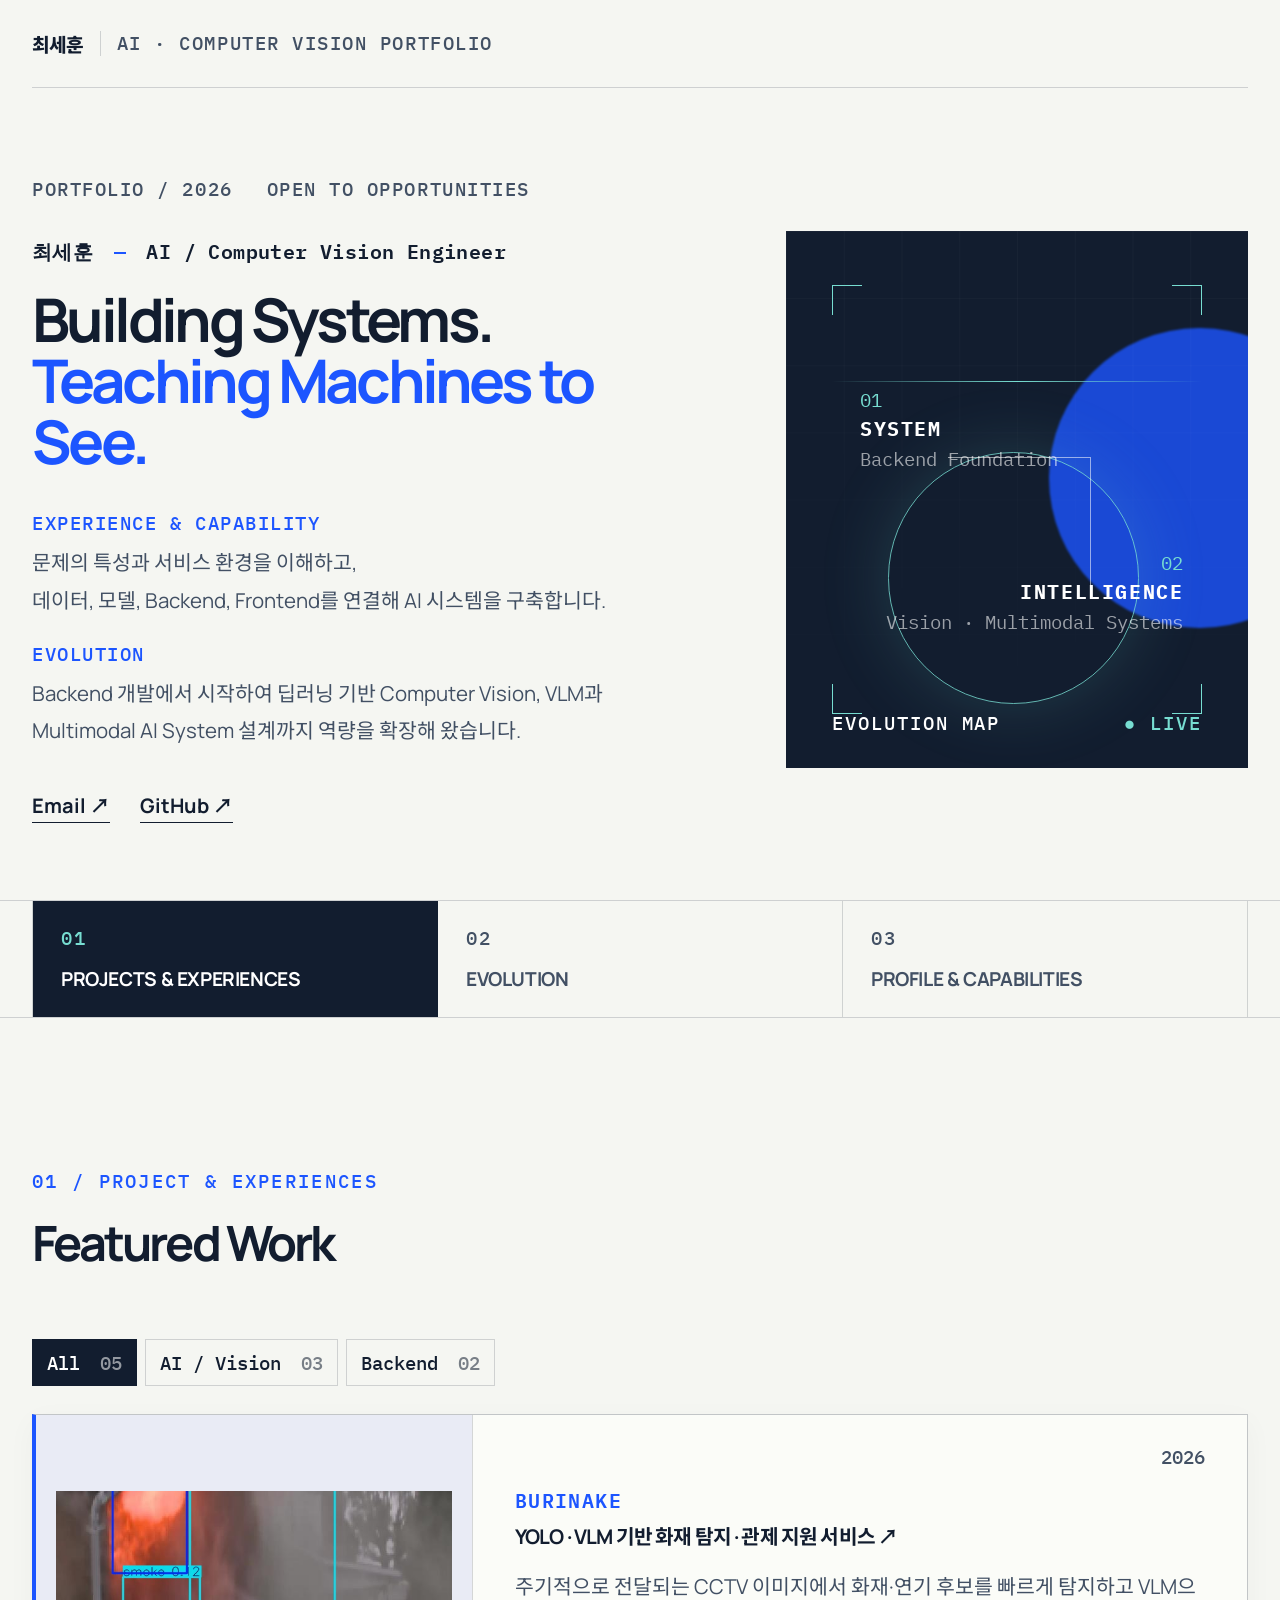
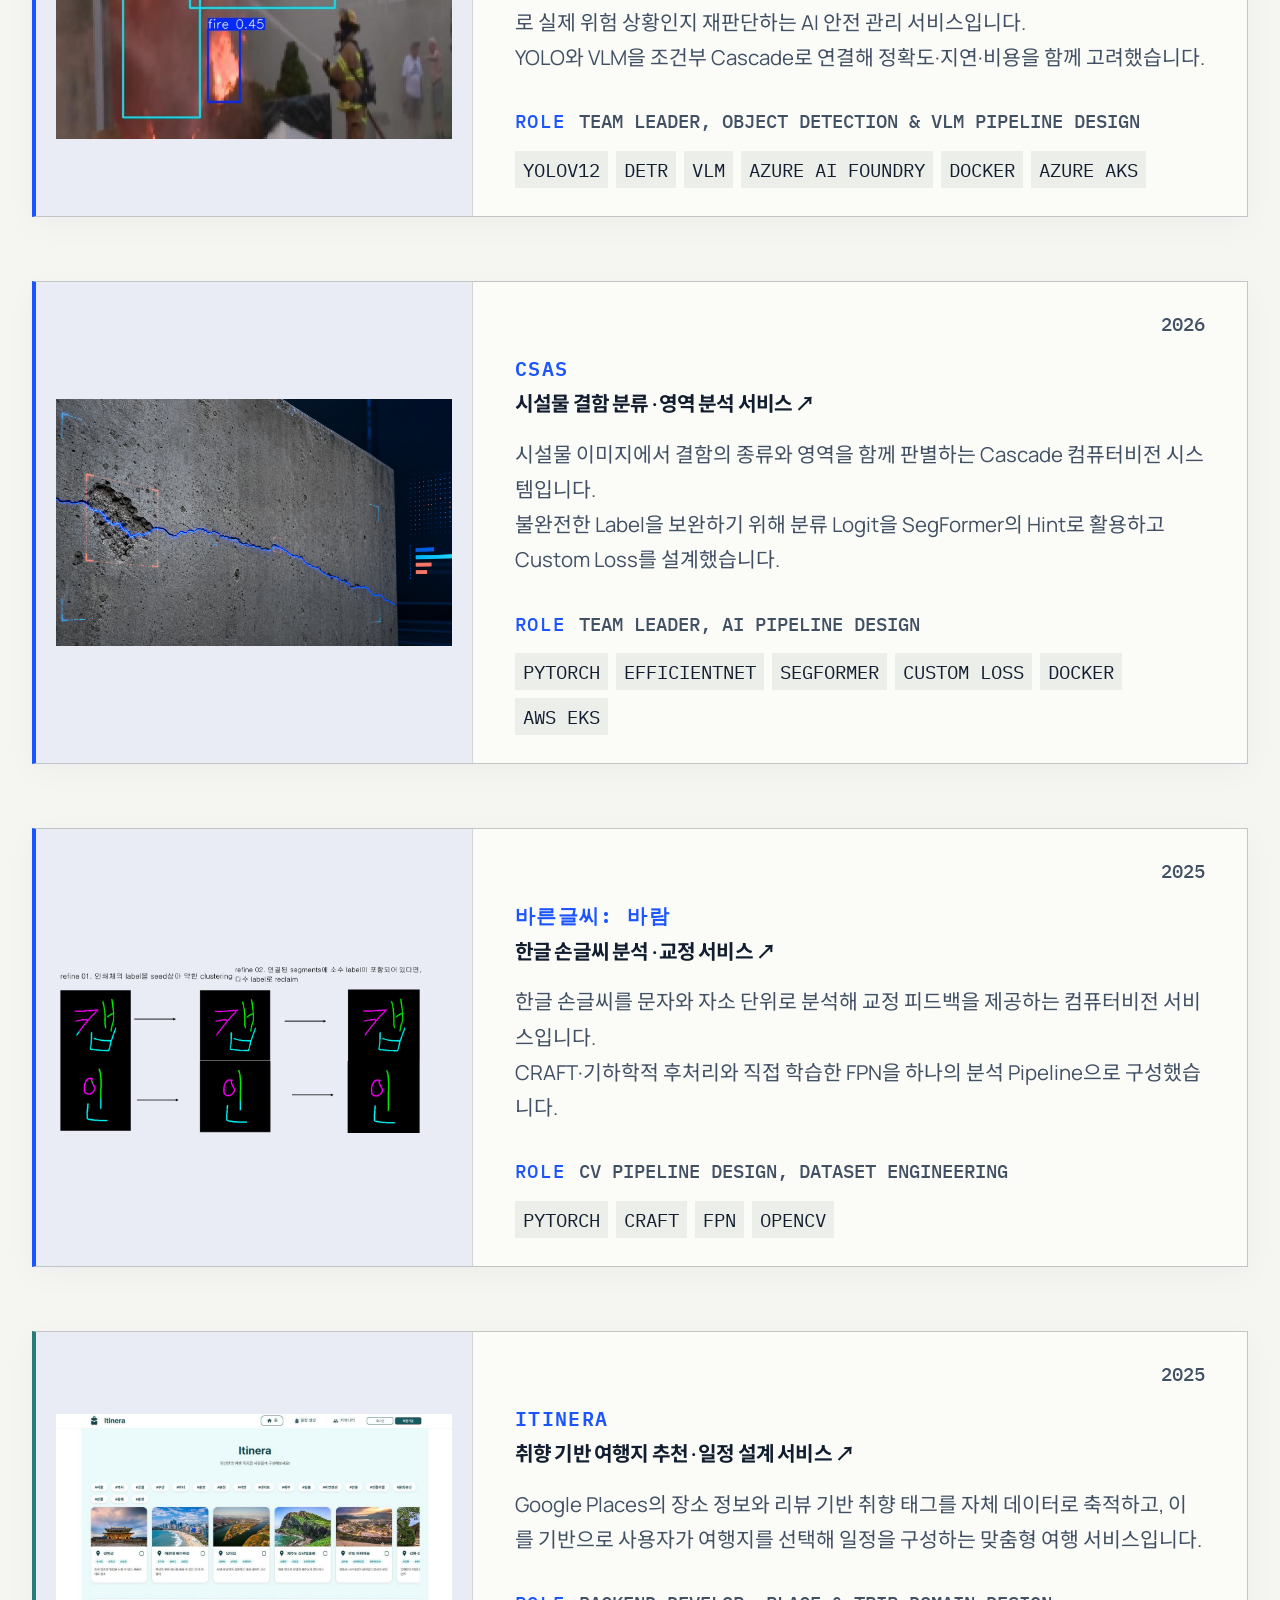
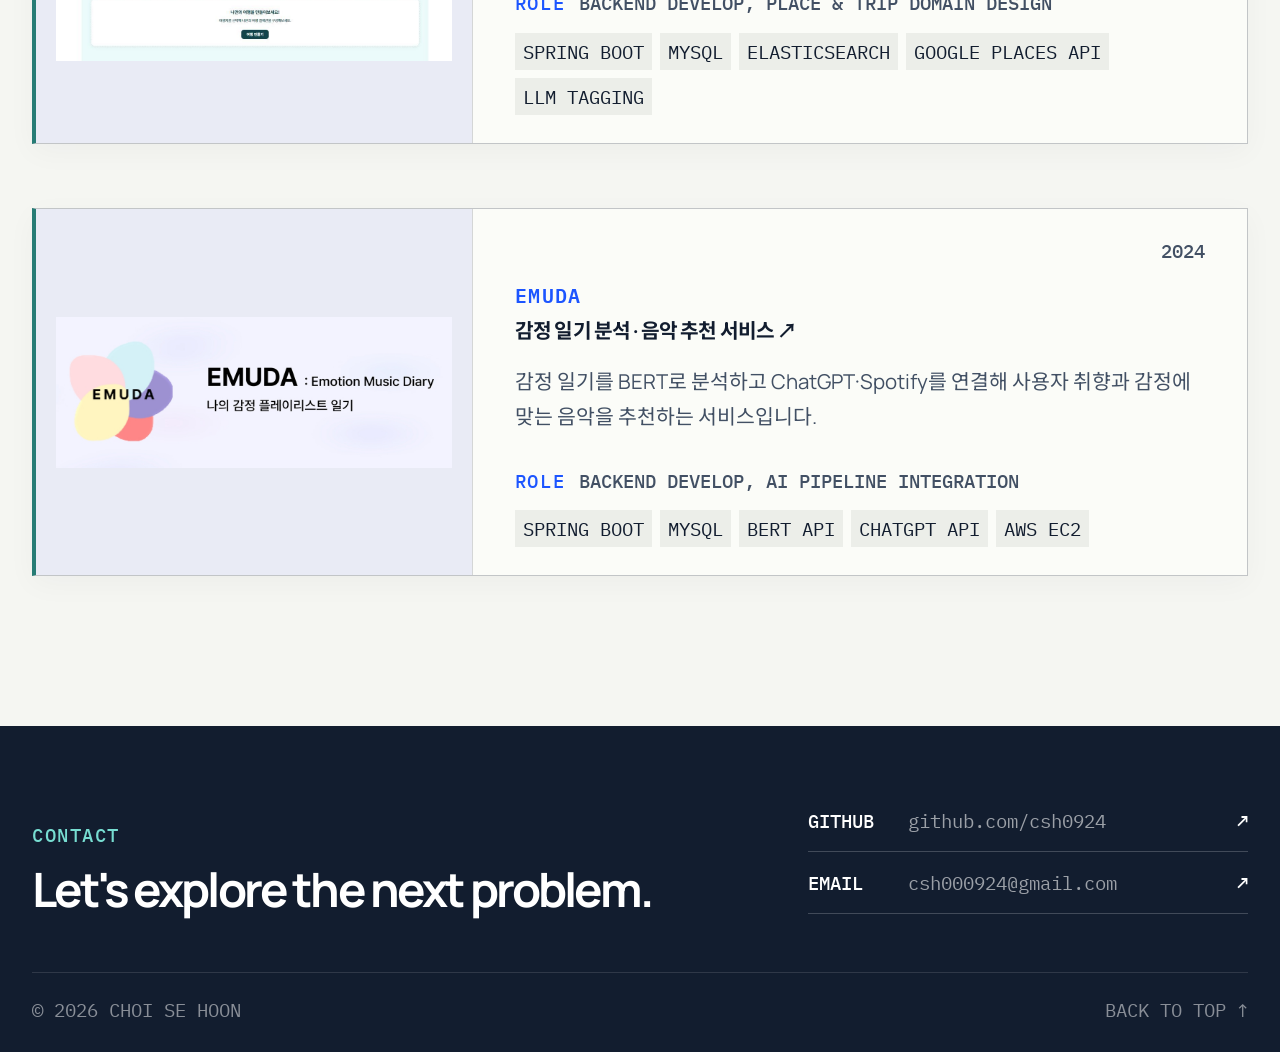
==== commit eaff1f6c: "Refine portfolio layout and typography" ====
--- a/index.html
+++ b/index.html
@@ -73,16 +73,24 @@
         <p class="kicker"><span>PORTFOLIO / 2026</span><span>OPEN TO OPPORTUNITIES</span></p>
         <p class="hero-identity">최세훈 <span>—</span> AI / Computer Vision Engineer</p>
         <h1 id="hero-title">
-          Building systems.<br>
-          <em>Teaching machines to see.</em>
+          Building Systems.<br>
+          <em>Teaching Machines to See.</em>
         </h1>
-        <p class="hero-intro">
-          문제의 특성과 서비스 환경을 이해하고,<br>
-          데이터·모델·Backend·Serving을 연결해 작동하는 AI 시스템을 만듭니다.
-        </p>
-        <p class="hero-path"><span>Backend Systems</span><i>→</i><span>Computer Vision</span><i>→</i><span>Multimodal AI</span></p>
+        <div class="hero-summaries">
+          <div class="hero-summary-item">
+            <span class="hero-summary-label">EXPERIENCE & CAPABILITY</span>
+            <p class="hero-intro">
+              문제의 특성과 서비스 환경을 이해하고,<br>
+              데이터, 모델, Backend, Frontend를 연결해 AI 시스템을 구축합니다.
+            </p>
+          </div>
+          <div class="hero-summary-item">
+            <span class="hero-summary-label">EVOLUTION</span>
+            <p class="hero-path">Backend 개발에서 시작하여 딥러닝 기반 Computer Vision, VLM과 Multimodal AI System 설계까지 역량을 확장해 왔습니다.</p>
+          </div>
+        </div>
         <div class="hero-actions">
-          <a class="inline-link" href="https://mail.google.com/mail/?view=cm&amp;fs=1&amp;to=csh000924@gmail.com" target="_blank" rel="noreferrer">Gmail ↗</a>
+          <a class="inline-link" href="https://mail.google.com/mail/?view=cm&amp;fs=1&amp;to=csh000924@gmail.com" target="_blank" rel="noreferrer">Email ↗</a>
           <a class="inline-link" href="https://github.com/csh0924" target="_blank" rel="noreferrer">GitHub ↗</a>
         </div>
       </div>
@@ -113,7 +121,7 @@
       <div class="portfolio-tabs" role="tablist" aria-label="포트폴리오 섹션">
         <button class="portfolio-tab is-active" id="tab-work" type="button" role="tab" aria-selected="true" aria-controls="work" data-tab-target="work">
           <span>01</span>
-          <strong>Selected Projects</strong>
+          <strong>Projects &amp;<wbr> Experiences</strong>
         </button>
         <button class="portfolio-tab" id="tab-journey" type="button" role="tab" aria-selected="false" aria-controls="journey" data-tab-target="journey" tabindex="-1">
           <span>02</span>
@@ -121,7 +129,7 @@
         </button>
         <button class="portfolio-tab" id="tab-profile" type="button" role="tab" aria-selected="false" aria-controls="profile" data-tab-target="profile" tabindex="-1">
           <span>03</span>
-          <strong>Profile &amp; Capabilities</strong>
+          <strong>Profile &amp;<wbr> Capabilities</strong>
         </button>
       </div>
     </section>
@@ -129,7 +137,7 @@
     <section class="work section-shell tab-panel" id="work" role="tabpanel" aria-labelledby="tab-work" tabindex="0" data-tab-panel>
       <header class="section-heading">
         <div>
-          <p class="section-index">01 / SELECTED PROJECTS</p>
+          <p class="section-index">01 / PROJECT &amp; EXPERIENCES</p>
           <h2 id="work-title">Featured Work</h2>
         </div>
       </header>
@@ -162,7 +170,10 @@
           <p class="section-index">02 / EVOLUTION</p>
           <h2 id="journey-title">From Systems to Intelligence</h2>
         </div>
-        <p>Backend 개발에서 시작해 직접 학습하는 Computer Vision과 Multimodal AI System 설계까지 역량을 확장해 왔습니다.</p>
+        <p>
+          Spring Boot 기반 서비스와 외부 AI 연동에서 출발해, 직접 데이터셋을 구축하고 Detection·Segmentation 모델을 학습했습니다.<br>
+          이후 불완전한 데이터에 대응하는 Cascade 구조와 AI Serving, YOLO·VLM을 결합한 Multimodal Pipeline까지 개발 범위를 확장했습니다.
+        </p>
       </header>
 
       <div class="timeline" id="timeline"></div>
@@ -188,28 +199,28 @@
         </div>
         <div class="capability-grid">
           <article>
-            <span>01 / COMPUTER VISION</span>
+            <span class="capability-label"><span class="capability-number">01 /</span><span class="capability-name">COMPUTER VISION</span></span>
             <h4>데이터에서 결과까지 직접 구축</h4>
             <p>합성 데이터 생성과 EDA, Detection·Segmentation 모델 학습, 정성·정량 평가 및 OpenCV 기반 후처리를 연결합니다.</p>
-            <small>바른글씨: 바람 · CSAS · Burinake</small>
-          </article>
-          <article>
-            <span>02 / MODEL DESIGN</span>
+            <small>바른글씨:바람, CSAS, Burinake</small>
+          </article>
+          <article>
+            <span class="capability-label"><span class="capability-number">02 /</span><span class="capability-name">MODEL DESIGN</span></span>
             <h4>현실적인 제약을 구조에 반영</h4>
             <p>불완전 Label, 클래스 불균형, 배경 편향과 Latency를 분석하고 Custom Loss와 조건부 Cascade로 대응합니다.</p>
-            <small>CSAS · Burinake</small>
-          </article>
-          <article>
-            <span>03 / AI INTEGRATION</span>
+            <small>CSAS, Burinake</small>
+          </article>
+          <article>
+            <span class="capability-label"><span class="capability-number">03 /</span><span class="capability-name">AI INTEGRATION</span></span>
             <h4>모델 출력을 서비스 기능으로</h4>
             <p>REST API, 데이터베이스와 외부 AI API를 연결하고 분석 결과를 구조화된 응답과 사용자 기능으로 변환합니다.</p>
-            <small>EMUDA · Itinera · 바른글씨: 바람</small>
-          </article>
-          <article>
-            <span>04 / AI SERVING</span>
+            <small>EMUDA, Itinera, 바른글씨:바람</small>
+          </article>
+          <article>
+            <span class="capability-label"><span class="capability-number">04 /</span><span class="capability-name">AI SERVING</span></span>
             <h4>학습 모델을 운영 환경까지</h4>
             <p>추론 서버를 API와 Docker 이미지로 구성하고 AWS·Azure의 Container 및 Kubernetes 환경에 연결합니다.</p>
-            <small>CSAS · Burinake</small>
+            <small>CSAS, Burinake</small>
           </article>
         </div>
       </section>
@@ -265,7 +276,6 @@
           <h3 id="summary-title">Profile</h3>
           <dl class="profile-list">
             <div><dt>Name</dt><dd>최세훈 <span>Choi Se Hoon</span></dd></div>
-            <div><dt>Career</dt><dd>신입</dd></div>
             <div><dt>Email</dt><dd><a href="mailto:csh000924@gmail.com">csh000924@gmail.com</a></dd></div>
             <div><dt>GitHub</dt><dd><a href="https://github.com/csh0924" target="_blank" rel="noreferrer">github.com/csh0924 ↗</a></dd></div>
           </dl>
@@ -290,7 +300,7 @@
               <div><h4>정보처리기사</h4><p>한국산업인력공단</p></div>
             </article>
             <article class="record">
-              <p class="record-date">2026. 04. 23.</p>
+              <p class="record-date">2026. 04.</p>
               <div><h4>OCP DBA : Oracle Database Administration 2019 Certified Professional</h4><p>Oracle Corp.</p></div>
             </article>
             <article class="record">
--- a/style.css
+++ b/style.css
@@ -46,12 +46,12 @@
   border-bottom: 1px solid var(--line);
 }
 .wordmark { display: flex; align-items: center; gap: 16px; width: max-content; }
-.wordmark > span { font-size: 1.3rem; font-weight: 800; letter-spacing: -.04em; white-space: nowrap; }
+.wordmark > span { font-size: 1.2rem; font-weight: 800; letter-spacing: -.04em; white-space: nowrap; }
 .wordmark small {
   padding-left: 16px;
   border-left: 1px solid var(--line);
   color: var(--ink-soft);
-  font: 500 .64rem/1.3 var(--mono);
+  font: 500 1.2rem/1.3 var(--mono);
   letter-spacing: .08em;
   text-transform: uppercase;
 }
@@ -71,46 +71,48 @@
   display: flex;
   gap: 34px;
   color: var(--ink-soft);
-  font: 500 .68rem var(--mono);
+  font: 500 1.2rem var(--mono);
   letter-spacing: .08em;
 }
 .hero-identity {
   margin: 0 0 22px;
   color: var(--ink);
-  font: 600 .76rem var(--mono);
+  font: 600 1.25rem var(--mono);
   letter-spacing: .02em;
 }
 .hero-identity span { margin: 0 8px; color: var(--blue); }
 h1, h2 { margin: 0; letter-spacing: -.06em; }
 h1 {
   max-width: 900px;
-  font-size: clamp(3rem, 5.3vw, 5.8rem);
+  font-size: clamp(2.8rem, 4.7vw, 5.1rem);
   line-height: 1.02;
 }
 h1 em {
   color: var(--blue);
   font-style: normal;
 }
-.hero-intro {
-  margin: 38px 0 0;
+.hero-summaries {
+  margin-top: 38px;
+  display: grid;
+  gap: 22px;
+}
+.hero-summary-item { display: grid; gap: 9px; }
+.hero-summary-label {
+  width: max-content;
+  padding-left: 0px;
+  color: var(--blue);
+  font: 500 1.2rem/1.25 var(--mono);
+  letter-spacing: .08em;
+}
+.hero-intro,
+.hero-path {
+  margin: 0;
   color: var(--ink-soft);
-  font-size: clamp(.98rem, 1.2vw, 1.15rem);
+  font-size: clamp(1.28rem, 1.4vw, 1.38rem);
   line-height: 1.85;
 }
-.hero-path {
-  margin: 26px 0 0;
-  display: flex;
-  align-items: center;
-  gap: 10px;
-  flex-wrap: wrap;
-  color: var(--ink-soft);
-  font: 500 .6rem var(--mono);
-  letter-spacing: .04em;
-  text-transform: uppercase;
-}
-.hero-path i { color: var(--blue); font-style: normal; }
 .hero-actions { margin-top: 40px; display: flex; align-items: center; gap: 30px; }
-.inline-link { padding-bottom: 3px; border-bottom: 1px solid var(--ink); font-size: .8rem; font-weight: 700; }
+.inline-link { padding-bottom: 3px; border-bottom: 1px solid var(--ink); font-size: 1.25rem; font-weight: 700; }
 .inline-link:hover { color: var(--blue); border-color: var(--blue); }
 
 .hero-visual {
@@ -172,9 +174,9 @@
 }
 @keyframes scan { to { transform: translateY(260px); } }
 .visual-object { position: absolute; z-index: 4; display: grid; font-family: var(--mono); }
-.visual-object span { color: var(--cyan); font-size: .64rem; }
-.visual-object strong { margin-top: 4px; font-size: clamp(1rem, 1.7vw, 1.5rem); letter-spacing: .08em; }
-.visual-object small { margin-top: 5px; color: rgba(255,255,255,.58); font-size: .57rem; }
+.visual-object span { color: var(--cyan); font-size: 1.2rem; }
+.visual-object strong { margin-top: 4px; font-size: clamp(1.2rem, 1.55vw, 1.4rem); letter-spacing: .08em; }
+.visual-object small { margin-top: 5px; color: rgba(255,255,255,.58); font-size: 1.2rem; }
 .object-backend { top: 29%; left: 16%; }
 .object-vision { right: 14%; bottom: 25%; text-align: right; }
 .visual-connector {
@@ -196,7 +198,7 @@
   margin: 0;
   display: flex;
   justify-content: space-between;
-  font: 500 .56rem var(--mono);
+  font: 500 1.2rem var(--mono);
   letter-spacing: .1em;
 }
 .visual-caption span { color: var(--cyan); }
@@ -228,8 +230,8 @@
   text-align: left;
   transition: color .2s ease, background .2s ease;
 }
-.portfolio-tab span { font: 500 .57rem var(--mono); letter-spacing: .08em; }
-.portfolio-tab strong { font-size: clamp(.84rem, 1.35vw, 1.08rem); line-height: 1.35; letter-spacing: -.02em; text-transform: uppercase; }
+.portfolio-tab span { font: 500 1.2rem var(--mono); letter-spacing: .08em; }
+.portfolio-tab strong { max-width: 100%; font-size: clamp(1.2rem, 1.35vw, 1.3rem); line-height: 1.35; letter-spacing: -.02em; overflow-wrap: anywhere; text-transform: uppercase; }
 .portfolio-tab:hover { color: var(--blue); background: var(--surface); }
 .portfolio-tab.is-active { color: #fff; background: var(--ink); }
 .portfolio-tab.is-active span { color: var(--cyan); }
@@ -243,15 +245,15 @@
 .section-index {
   margin: 0 0 24px;
   color: var(--blue);
-  font: 500 .65rem var(--mono);
+  font: 500 1.2rem var(--mono);
   letter-spacing: .12em;
 }
-.section-heading h2 { font-size: clamp(2.5rem, 4.4vw, 4.65rem); line-height: 1.04; }
+.section-heading h2 { font-size: clamp(2.25rem, 3.8vw, 4rem); line-height: 1.06; }
 .section-heading > p {
   max-width: 820px;
   margin: 22px 0 0;
   color: var(--ink-soft);
-  font-size: .9rem;
+  font-size: 1.3rem;
   line-height: 1.8;
 }
 .filter-bar { margin: 70px 0 28px; display: flex; gap: 8px; }
@@ -260,19 +262,22 @@
   border: 1px solid var(--line);
   background: transparent;
   cursor: pointer;
-  font: 500 .68rem var(--mono);
+  font: 500 1.2rem var(--mono);
   transition: color .2s, background .2s, border-color .2s;
 }
 .filter-button span { margin-left: 9px; opacity: .55; }
 .filter-button:hover, .filter-button.is-active { color: #fff; background: var(--ink); border-color: var(--ink); }
-
-.project-grid { display: grid; grid-template-columns: 1fr; gap: 38px; }
+.filter-button[data-filter="vision"].is-active { background: var(--blue); border-color: var(--blue); }
+.filter-button[data-filter="backend"].is-active { background: #277c75; border-color: #277c75; }
+
+.project-grid { display: grid; grid-template-columns: 1fr; gap: 64px; }
 .project-card {
   position: relative;
   min-width: 0;
-  height: 440px;
-  display: grid;
-  grid-template-columns: minmax(380px, .95fr) minmax(0, 1.05fr);
+  min-height: 0;
+  height: auto;
+  display: grid;
+  grid-template-columns: minmax(300px, .72fr) minmax(0, 1.28fr);
   background: var(--white);
   border: 1px solid rgba(18, 29, 47, .24);
   border-left-width: 4px;
@@ -319,25 +324,12 @@
 }
 .project-image.backend::before { width: 54%; aspect-ratio: 1.6; top: 30%; left: 23%; transform: none; }
 .project-image.backend::after { width: 6px; height: 48%; top: 26%; left: 49%; border-radius: 0; background: var(--cyan); filter: none; }
-.project-image.has-image { padding: 34px 20px 20px; background: #e9ebf5; }
+.project-image.has-image { padding: 24px; background: #e9ebf5; }
 .project-image.has-image::before,
 .project-image.has-image::after { display: none; }
 .project-image img { width: 100%; height: 100%; display: block; object-fit: cover; object-position: center; }
 .project-card[data-project="backend-01"] .project-image img,
 .project-card[data-project="vision-01"] .project-image img { object-fit: contain; }
-.project-image.has-image .image-label { color: var(--ink-soft); }
-.image-label {
-  position: absolute;
-  z-index: 2;
-  top: 18px;
-  right: 18px;
-  left: 18px;
-  display: flex;
-  justify-content: space-between;
-  color: rgba(255,255,255,.72);
-  font: 400 .55rem var(--mono);
-  letter-spacing: .08em;
-}
 .image-status {
   position: absolute;
   z-index: 2;
@@ -346,28 +338,31 @@
   padding: 5px 8px;
   color: var(--cyan);
   border: 1px solid rgba(119,221,209,.5);
-  font: 400 .52rem var(--mono);
-}
-.project-info { min-width: 0; padding: 40px 44px; display: flex; flex-direction: column; border-left: 1px solid var(--line); }
-.project-meta { display: flex; justify-content: space-between; gap: 18px; color: var(--ink-soft); font: 500 .59rem/1.5 var(--mono); text-transform: uppercase; }
+  font: 400 1.2rem var(--mono);
+}
+.project-info { min-width: 0; padding: 28px 42px; display: flex; flex-direction: column; border-left: 1px solid var(--line); }
+.project-meta { display: flex; justify-content: flex-end; gap: 18px; color: var(--ink-soft); font: 500 1.2rem/1.5 var(--mono); text-transform: uppercase; }
 .project-meta span:last-child { flex: 0 0 auto; text-align: right; }
-.project-info h3 { margin: 56px 0 18px; letter-spacing: -.045em; }
+.project-info h3 { margin: 14px 0 20px; letter-spacing: -.045em; }
 .project-info h3 a { display: flex; align-items: flex-start; flex-direction: column; gap: 8px; }
-.project-info h3 small { color: var(--blue); font: 600 .7rem/1.55 var(--mono); letter-spacing: .07em; text-transform: uppercase; }
-.project-info h3 strong { color: var(--ink); font-size: clamp(1.25rem, 1.75vw, 1.72rem); line-height: 1.24; font-weight: 700; }
+.project-info h3 small { color: var(--blue); font: 600 1.22rem/1.55 var(--mono); letter-spacing: .07em; text-transform: uppercase; }
+.project-info h3 strong { color: var(--ink); font-size: clamp(1.2rem, 1.58vw, 1.6rem); line-height: 1.28; font-weight: 700; }
 .project-info h3 a:hover { color: var(--blue); }
 .project-info h3 a:hover strong { color: var(--blue); }
 .project-info h3 a::after { content: ""; position: absolute; z-index: 3; inset: 0; }
 .project-card:has(.project-info h3 a) { cursor: pointer; }
 .project-card:has(.project-info h3 a):focus-within { outline: 2px solid var(--blue); outline-offset: 3px; }
 .noscript-projects { grid-column: 1 / -1; padding: 30px; border: 1px solid var(--line); }
-.noscript-projects p { margin: 0 0 20px; color: var(--ink-soft); font-size: .78rem; }
+.noscript-projects p { margin: 0 0 20px; color: var(--ink-soft); font-size: 1.25rem; }
 .noscript-projects ul { margin: 0; padding-left: 20px; }
 .noscript-projects li + li { margin-top: 12px; }
-.noscript-projects a { font-size: .82rem; text-decoration: underline; text-underline-offset: 4px; }
-.project-info > p { margin: 0; color: var(--ink-soft); font-size: .83rem; line-height: 1.7; }
-.project-tags { margin-top: auto; padding-top: 36px; display: flex; gap: 6px; flex-wrap: wrap; }
-.project-tags span { padding: 6px 8px; background: var(--surface); font: 400 .54rem var(--mono); text-transform: uppercase; }
+.noscript-projects a { font-size: 1.25rem; text-decoration: underline; text-underline-offset: 4px; }
+.project-info > p { margin: 0 0 14px; color: var(--ink-soft); font-size: 1.28rem; line-height: 1.72; }
+.project-role { margin-top: 18px; padding-top: 0; display: flex; align-items: baseline; gap: 14px; }
+.project-role span { color: var(--blue); font: 500 1.2rem var(--mono); letter-spacing: .08em; }
+.project-role strong { color: var(--ink-soft); font: 500 1.2rem/1.5 var(--mono); text-transform: uppercase; }
+.project-tags { margin-top: 15px; padding-top: 0; display: flex; gap: 8px; flex-wrap: wrap; }
+.project-tags span { padding: 6px 8px; background: var(--surface); font: 400 1.2rem var(--mono); text-transform: uppercase; }
 .journey { border-top: 1px solid var(--line); }
 .timeline { position: relative; margin-top: 90px; }
 .timeline::before { content: ""; position: absolute; top: 0; bottom: 0; left: 25%; width: 1px; background: var(--line); }
@@ -378,49 +373,57 @@
   border-top: 1px solid var(--line);
 }
 .timeline-row:last-child { border-bottom: 1px solid var(--line); }
-.timeline-stage { padding: 30px 40px 30px 0; color: var(--ink-soft); font: 500 .65rem var(--mono); }
+.timeline-stage { padding: 30px 40px 30px 0; color: var(--ink-soft); font: 500 1.2rem var(--mono); }
 .timeline-stage span, .timeline-stage small { display: block; }
-.timeline-stage span { color: var(--ink); font-size: .58rem; }
-.timeline-stage small { margin-top: 9px; color: var(--ink-soft); font: 400 .58rem var(--mono); }
+.timeline-stage span { color: var(--ink); font-size: 1.2rem; }
+.timeline-stage small { margin-top: 9px; color: var(--ink-soft); font: 400 1.2rem var(--mono); }
 .timeline-detail { position: relative; padding: 26px 0 26px 60px; display: grid; grid-template-columns: 1fr auto; align-items: center; gap: 30px; }
 .timeline-dot { position: absolute; top: 50%; left: -5px; width: 11px; height: 11px; border: 2px solid var(--paper); border-radius: 50%; background: var(--blue); transform: translateY(-50%); box-shadow: 0 0 0 1px var(--blue); }
 .timeline-row.backend .timeline-dot { background: #277c75; box-shadow: 0 0 0 1px #277c75; }
-.timeline-detail small { color: var(--blue); font: 500 .59rem var(--mono); text-transform: uppercase; }
+.timeline-detail small { color: var(--blue); font: 500 1.2rem var(--mono); text-transform: uppercase; }
 .timeline-row.backend .timeline-detail small { color: #277c75; }
-.timeline-detail h3 { margin: 9px 0 0; font-size: clamp(1.2rem, 2vw, 1.8rem); letter-spacing: -.035em; }
-.timeline-copy p { max-width: 720px; margin: 15px 0 0; color: var(--ink-soft); font-size: .78rem; line-height: 1.75; }
-.timeline-detail > .evolution-reference { max-width: 220px; color: var(--ink-soft); font: 400 .58rem/1.6 var(--mono); text-align: right; text-transform: uppercase; }
+.timeline-detail h3 { margin: 9px 0 0; font-size: clamp(1.2rem, 1.75vw, 1.65rem); letter-spacing: -.035em; }
+.timeline-copy p { max-width: 720px; margin: 15px 0 0; color: var(--ink-soft); font-size: 1.25rem; line-height: 1.75; }
+.timeline-detail > .evolution-reference { max-width: 220px; color: var(--ink-soft); font: 400 1.2rem/1.6 var(--mono); text-align: right; text-transform: uppercase; }
 
 .profile { border-top: 1px solid var(--line); }
 .tab-panel { border-top: 0; }
 .profile-intro { margin-top: 90px; padding-bottom: 75px; border-bottom: 1px solid var(--line); }
-.profile-intro h2 { font-size: clamp(2rem, 3.2vw, 3.35rem); line-height: 1.12; white-space: nowrap; }
-.profile-intro p { max-width: 1080px; margin: 26px 0 0; color: var(--ink-soft); font-size: .88rem; line-height: 1.9; }
+.profile-intro h2 { font-size: clamp(1.8rem, 2.7vw, 2.8rem); line-height: 1.15; white-space: nowrap; }
+.profile-intro p { max-width: 1080px; margin: 26px 0 0; color: var(--ink-soft); font-size: 1.3rem; line-height: 1.9; }
 .capabilities, .technical-stack { padding: 75px 0; border-bottom: 1px solid var(--line); }
 .capability-heading { display: flex; align-items: flex-end; justify-content: space-between; gap: 30px; }
-.capability-heading h3 { margin: 0; font-size: clamp(1.7rem, 3vw, 2.8rem); letter-spacing: -.05em; }
+.capability-heading h3 { margin: 0; font-size: clamp(1.55rem, 2.5vw, 2.35rem); letter-spacing: -.05em; }
 .capability-grid { margin-top: 45px; display: grid; grid-template-columns: 1fr; border-top: 1px solid var(--line); border-left: 1px solid var(--line); }
 .capability-grid article {
   min-height: 0;
   padding: 30px 32px;
   display: grid;
-  grid-template-columns: 180px minmax(220px, .9fr) minmax(0, 1.4fr) 220px;
-  gap: 30px;
+  grid-template-columns: minmax(145px, .55fr) minmax(200px, .85fr) minmax(380px, 1.75fr) minmax(230px, 260px);
+  gap: 24px;
   align-items: center;
   border-right: 1px solid var(--line);
   border-bottom: 1px solid var(--line);
 }
-.capability-grid article > span { color: var(--blue); font: 500 .58rem var(--mono); }
-.capability-grid h4 { margin: 0; font-size: 1.2rem; line-height: 1.35; letter-spacing: -.035em; }
-.capability-grid p { max-width: 540px; margin: 0; color: var(--ink-soft); font-size: .8rem; line-height: 1.8; }
-.capability-grid small { color: var(--ink-soft); font: 400 .56rem/1.6 var(--mono); text-align: right; text-transform: uppercase; }
+.capability-grid article > .capability-label {
+  display: flex;
+  align-items: flex-start;
+  flex-direction: column;
+  gap: 7px;
+  color: var(--blue);
+  font: 500 1.2rem/1.3 var(--mono);
+}
+.capability-number, .capability-name { white-space: nowrap; }
+.capability-grid h4 { margin: 0; font-size: 1.2rem; line-height: 1.38; letter-spacing: -.035em; }
+.capability-grid p { max-width: 540px; margin: 0; color: var(--ink-soft); font-size: 1.25rem; line-height: 1.8; }
+.capability-grid small { color: var(--ink-soft); font: 400 .92rem/1.6 var(--mono); text-align: right; text-transform: uppercase; white-space: nowrap; }
 .stack-groups { margin-top: 45px; border-top: 1px solid var(--line); }
 .stack-groups article { min-height: 105px; padding: 24px 0; display: grid; grid-template-columns: .32fr 1.68fr; gap: 40px; align-items: start; border-bottom: 1px solid var(--line); }
-.stack-groups h4 { margin: 4px 0 0; font: 500 .64rem var(--mono); text-transform: uppercase; }
+.stack-groups h4 { margin: 4px 0 0; font: 500 1.2rem var(--mono); text-transform: uppercase; }
 .stack-groups p { margin: 0; display: flex; flex-wrap: wrap; gap: 9px; }
-.stack-groups span { padding: 9px 12px; color: var(--ink); background: var(--surface); border: 1px solid rgba(18,29,47,.08); font: 500 .62rem var(--mono); }
+.stack-groups span { padding: 9px 12px; color: var(--ink); background: var(--surface); border: 1px solid rgba(18,29,47,.08); font: 500 1.2rem var(--mono); }
 .profile-records-heading { padding: 75px 0 45px; display: flex; align-items: flex-end; justify-content: space-between; gap: 30px; }
-.profile-records-heading h3 { margin: 0; font-size: clamp(1.7rem, 3vw, 2.8rem); letter-spacing: -.05em; }
+.profile-records-heading h3 { margin: 0; font-size: clamp(1.55rem, 2.5vw, 2.35rem); letter-spacing: -.05em; }
 .profile-layout {
   margin-top: 0;
   display: grid;
@@ -443,7 +446,7 @@
 .profile-pending h3 {
   margin: 4px 0 0;
   color: var(--blue);
-  font: 500 .65rem var(--mono);
+  font: 500 1.2rem var(--mono);
   letter-spacing: .1em;
   text-transform: uppercase;
 }
@@ -456,9 +459,9 @@
   border-top: 1px solid var(--line);
 }
 .profile-list div:last-child { border-bottom: 1px solid var(--line); }
-.profile-list dt { color: var(--ink-soft); font: 500 .59rem var(--mono); text-transform: uppercase; }
-.profile-list dd { min-width: 0; margin: 0; font-size: .85rem; font-weight: 600; overflow-wrap: anywhere; }
-.profile-list dd span { margin-left: 8px; color: var(--ink-soft); font: 400 .66rem var(--mono); }
+.profile-list dt { color: var(--ink-soft); font: 500 1.2rem var(--mono); text-transform: uppercase; }
+.profile-list dd { min-width: 0; margin: 0; font-size: 1.28rem; font-weight: 600; overflow-wrap: anywhere; }
+.profile-list dd span { margin-left: 8px; color: var(--ink-soft); font: 400 1.2rem var(--mono); }
 .profile-list a:hover { color: var(--blue); }
 .record {
   padding: 20px 0;
@@ -468,14 +471,14 @@
   border-top: 1px solid var(--line);
 }
 .record:last-child { border-bottom: 1px solid var(--line); }
-.record-date { margin: 3px 0 0; color: var(--ink-soft); font: 400 .61rem/1.6 var(--mono); }
-.record h4 { margin: 0; font-size: .93rem; letter-spacing: -.02em; }
-.record p:not(.record-date), .record-description { margin: 7px 0 0; color: var(--ink-soft); font-size: .73rem; }
+.record-date { margin: 3px 0 0; color: var(--ink-soft); font: 400 1.2rem/1.6 var(--mono); }
+.record h4 { margin: 0; font-size: 1.3rem; letter-spacing: -.02em; }
+.record p:not(.record-date), .record-description { margin: 7px 0 0; color: var(--ink-soft); font-size: 1.25rem; }
 .compact-record { padding: 14px 0; display: flex; justify-content: space-between; border-top: 1px solid var(--line); }
 .compact-record-list { grid-column: 2; }
 .compact-record:last-child { border-bottom: 1px solid var(--line); }
-.compact-record strong { font: 500 .69rem var(--mono); }
-.compact-record span { color: var(--blue); font: 500 .69rem var(--mono); }
+.compact-record strong { font: 500 1.2rem var(--mono); }
+.compact-record span { color: var(--blue); font: 500 1.2rem var(--mono); }
 .profile-pending {
   grid-column: 1 / -1;
   display: grid;
@@ -484,14 +487,14 @@
   background: var(--surface);
 }
 .profile-pending h3 { margin-bottom: 16px; }
-.profile-pending p { margin: 0; color: var(--ink-soft); font-size: .78rem; line-height: 1.7; }
+.profile-pending p { margin: 0; color: var(--ink-soft); font-size: 1.25rem; line-height: 1.7; }
 .profile-pending span {
   margin-top: 20px;
   padding: 6px 8px;
   display: inline-block;
   color: var(--blue);
   border: 1px solid rgba(28, 85, 255, .35);
-  font: 400 .54rem var(--mono);
+  font: 400 1.2rem var(--mono);
 }
 
 footer {
@@ -504,16 +507,16 @@
   color: #fff;
   background: var(--ink);
 }
-.footer-label { margin: 0 0 18px; color: var(--cyan); font: 500 .58rem var(--mono); letter-spacing: .08em; text-transform: uppercase; }
-footer h2 { max-width: 820px; font-size: clamp(2.4rem, 4.4vw, 4.8rem); line-height: 1; }
+.footer-label { margin: 0 0 18px; color: var(--cyan); font: 500 1.2rem var(--mono); letter-spacing: .08em; text-transform: uppercase; }
+footer h2 { max-width: 820px; font-size: clamp(2.2rem, 3.7vw, 4rem); line-height: 1.04; }
 .footer-links { width: 100%; align-self: end; }
-.footer-links a { padding: 18px 0; display: grid; grid-template-columns: 80px 1fr auto; gap: 20px; align-items: center; border-bottom: 1px solid rgba(255,255,255,.2); font: 500 .72rem var(--mono); }
+.footer-links a { padding: 18px 0; display: grid; grid-template-columns: 80px 1fr auto; gap: 20px; align-items: center; border-bottom: 1px solid rgba(255,255,255,.2); font: 500 1.2rem var(--mono); }
 .footer-links .contact-label { text-transform: uppercase; }
-.footer-links .contact-value { color: rgba(255,255,255,.58); font-size: .66rem; font-weight: 400; text-transform: none; }
+.footer-links .contact-value { color: rgba(255,255,255,.58); font-size: 1.2rem; font-weight: 400; text-transform: none; }
 .footer-links a:hover { color: var(--cyan); }
 .footer-links a:hover .contact-value { color: var(--cyan); }
 .footer-meta { grid-column: 1 / -1; display: flex; align-items: center; justify-content: space-between; border-top: 1px solid rgba(255,255,255,.12); padding-top: 24px; }
-.copyright, .back-to-top { margin: 0; color: rgba(255,255,255,.5); font: 400 .58rem var(--mono); text-transform: uppercase; }
+.copyright, .back-to-top { margin: 0; color: rgba(255,255,255,.5); font: 400 1.2rem var(--mono); text-transform: uppercase; }
 
 .reveal { opacity: 1; transform: none; }
 
@@ -536,47 +539,60 @@
   .hero-visual { width: min(580px, 100%); justify-self: end; aspect-ratio: 1.1; }
   .portfolio-tabbar { padding-inline: 20px; }
   .section-shell { width: min(100% - 40px, 1360px); }
-  .project-card { height: 420px; grid-template-columns: minmax(300px, .85fr) minmax(0, 1.15fr); }
-  .project-info { padding: 32px; }
-  .project-info h3 { margin-top: 40px; }
-  .capability-grid article { grid-template-columns: 150px minmax(0, 1fr); gap: 18px 28px; }
+  .project-card { min-height: 0; height: auto; grid-template-columns: minmax(260px, .72fr) minmax(0, 1.28fr); }
+  .project-info { padding: 28px 30px; }
+  .project-info h3 { margin-top: 24px; }
+  .capability-grid article { grid-template-columns: 160px minmax(0, 1fr); gap: 18px 28px; }
   .capability-grid p, .capability-grid small { grid-column: 2; }
   .capability-grid small { text-align: left; }
 }
 
+@media (min-width: 821px) {
+  .project-image.has-image {
+    padding: 24px 20px;
+    display: grid;
+    align-content: center;
+  }
+  .project-image.has-image img {
+    height: auto;
+    aspect-ratio: 16 / 10;
+    object-fit: cover;
+  }
+}
+
 @media (max-width: 820px) {
   .project-grid { display: block; }
-  .project-card { height: auto; margin-bottom: 28px; display: block; }
-  .project-image { height: auto; aspect-ratio: 4 / 3; }
-  .project-info { padding: 28px; border-top: 1px solid var(--line); border-left: 0; }
-  .project-info h3 { margin-top: 34px; }
-  .project-tags { margin-top: 27px; padding-top: 0; }
+  .project-card { min-height: 0; height: auto; margin-bottom: 56px; display: block; }
+  .project-card:last-child { margin-bottom: 0; }
+  .project-image { height: auto; aspect-ratio: 16 / 9; }
+  .project-info { padding: 26px 28px; border-top: 1px solid var(--line); border-left: 0; }
+  .project-info h3 { margin-top: 22px; }
+  .project-tags { margin-top: 15px; padding-top: 0; }
 }
 
 @media (max-width: 680px) {
   .site-header { height: 72px; grid-template-columns: 1fr; }
   .wordmark small { display: none; }
   .hero { min-height: auto; padding: 74px 0 70px; gap: 65px; }
-  .kicker { margin-bottom: 25px; gap: 12px; justify-content: space-between; flex-wrap: wrap; font-size: .57rem; }
-  .hero-identity { font-size: .68rem; }
-  h1 { max-width: 100%; font-size: clamp(2.1rem, 8.7vw, 2.75rem); overflow-wrap: anywhere; }
-  h1 em { max-width: 100%; display: block; }
+  .kicker { margin-bottom: 25px; gap: 8px; align-items: flex-start; flex-direction: column; font-size: 1.2rem; }
+  .hero-identity { font-size: 1.25rem; }
+  h1 { max-width: 100%; font-size: clamp(2rem, 8vw, 2.55rem); overflow-wrap: anywhere; }
+  h1 em { max-width: 100%; display: block; font-size: .9em; line-height: 1.08; overflow-wrap: anywhere; }
   .hero-intro br { display: none; }
-  .hero-intro { font-size: .88rem; overflow-wrap: anywhere; }
-  .hero-path { gap: 5px; font-size: .5rem; letter-spacing: 0; }
+  .hero-intro, .hero-path { font-size: 1.28rem; overflow-wrap: anywhere; }
   .hero-actions { align-items: center; flex-direction: row; gap: 24px; }
   .hero-visual { width: 100%; max-width: 100%; justify-self: stretch; aspect-ratio: .92; }
   .portfolio-tabbar { padding: 0 16px; }
-  .portfolio-tab { min-height: 88px; padding: 14px 10px; }
-  .portfolio-tab span { font-size: .48rem; }
-  .portfolio-tab strong { font-size: .57rem; line-height: 1.45; overflow-wrap: anywhere; }
+  .portfolio-tab { min-height: 124px; padding: 14px 8px; }
+  .portfolio-tab span { font-size: 1.2rem; }
+  .portfolio-tab strong { font-size: 1.2rem; line-height: 1.45; overflow-wrap: anywhere; }
   .section-shell { width: min(100% - 32px, 1360px); padding: 100px 0; }
-  .section-heading h2 { font-size: clamp(2.4rem, 11vw, 3.6rem); }
+  .section-heading h2 { font-size: clamp(2.1rem, 9.5vw, 3rem); }
   .filter-bar { margin-top: 50px; overflow-x: auto; }
   .filter-button { flex: 0 0 auto; }
-  .project-info { padding: 26px 24px 28px; border-top: 1px solid var(--line); border-left: 0; }
-  .project-info h3 { margin-top: 32px; }
-  .project-tags { margin-top: 25px; padding-top: 0; }
+  .project-info { padding: 24px; border-top: 1px solid var(--line); border-left: 0; }
+  .project-info h3 { margin-top: 22px; }
+  .project-tags { margin-top: 15px; padding-top: 0; }
   .project-meta { align-items: flex-start; flex-direction: column; gap: 6px; }
   .project-meta span:last-child { text-align: left; }
   .timeline { margin-top: 60px; }
@@ -599,7 +615,7 @@
   .capability-grid h4 { font-size: 1.2rem; }
   .stack-groups { margin-top: 32px; }
   .stack-groups article { min-height: 0; }
-  .stack-groups span { padding: 8px 10px; font-size: .57rem; }
+  .stack-groups span { padding: 8px 10px; font-size: 1.2rem; }
   .profile-records-heading { padding: 60px 0 32px; align-items: flex-start; flex-direction: column; }
   .profile-summary { grid-row: auto; }
   .profile-block { padding: 30px 24px 36px; grid-template-columns: 1fr; gap: 0; }
@@ -611,7 +627,7 @@
   .profile-pending { grid-template-columns: 1fr; gap: 45px; }
   .profile-pending { grid-column: auto; }
   footer { padding: 54px 24px 26px; grid-template-columns: 1fr; row-gap: 38px; }
-  footer h2 { font-size: clamp(2.25rem, 10vw, 3.2rem); line-height: 1.05; }
+  footer h2 { font-size: clamp(2rem, 8.8vw, 2.8rem); line-height: 1.08; }
   .footer-links { width: 100%; margin-top: 0; align-self: start; }
   .footer-links a { grid-template-columns: 65px minmax(0, 1fr) auto; gap: 12px; }
   .footer-links .contact-value { min-width: 0; overflow-wrap: anywhere; }
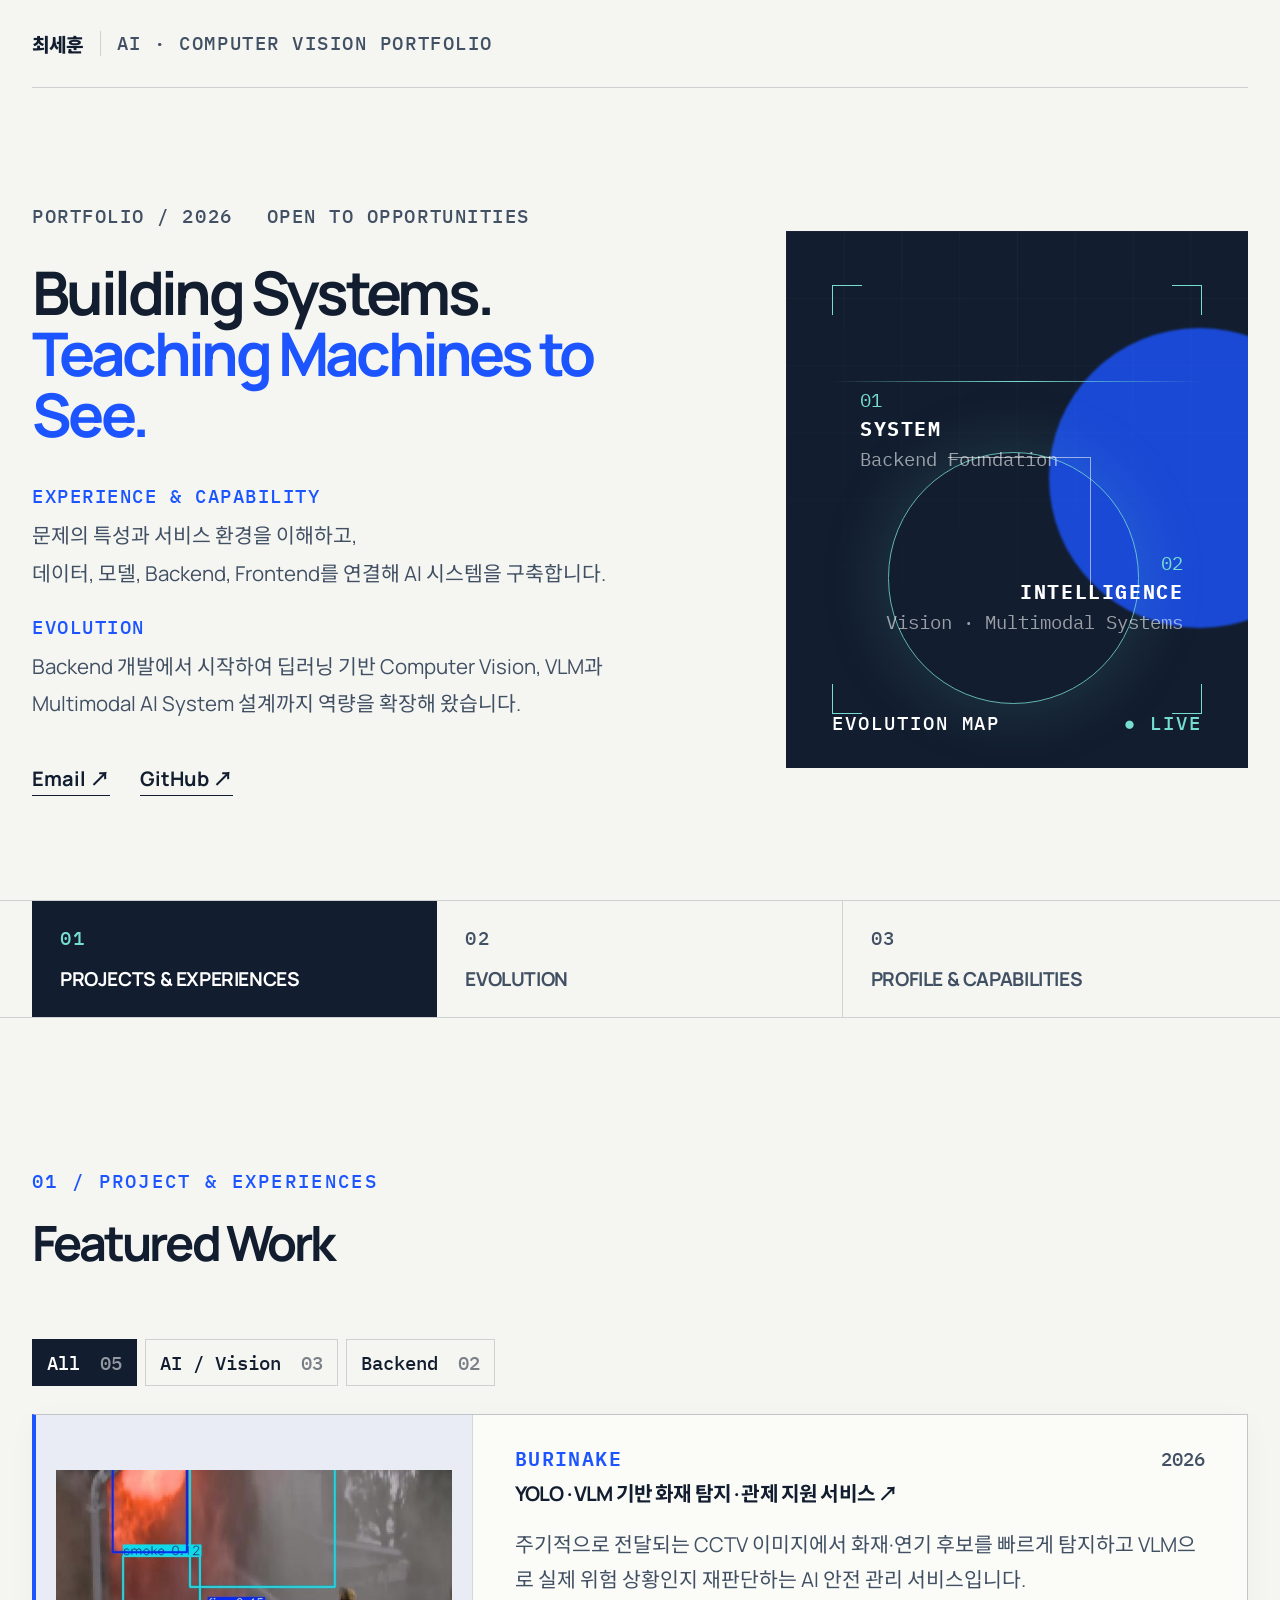
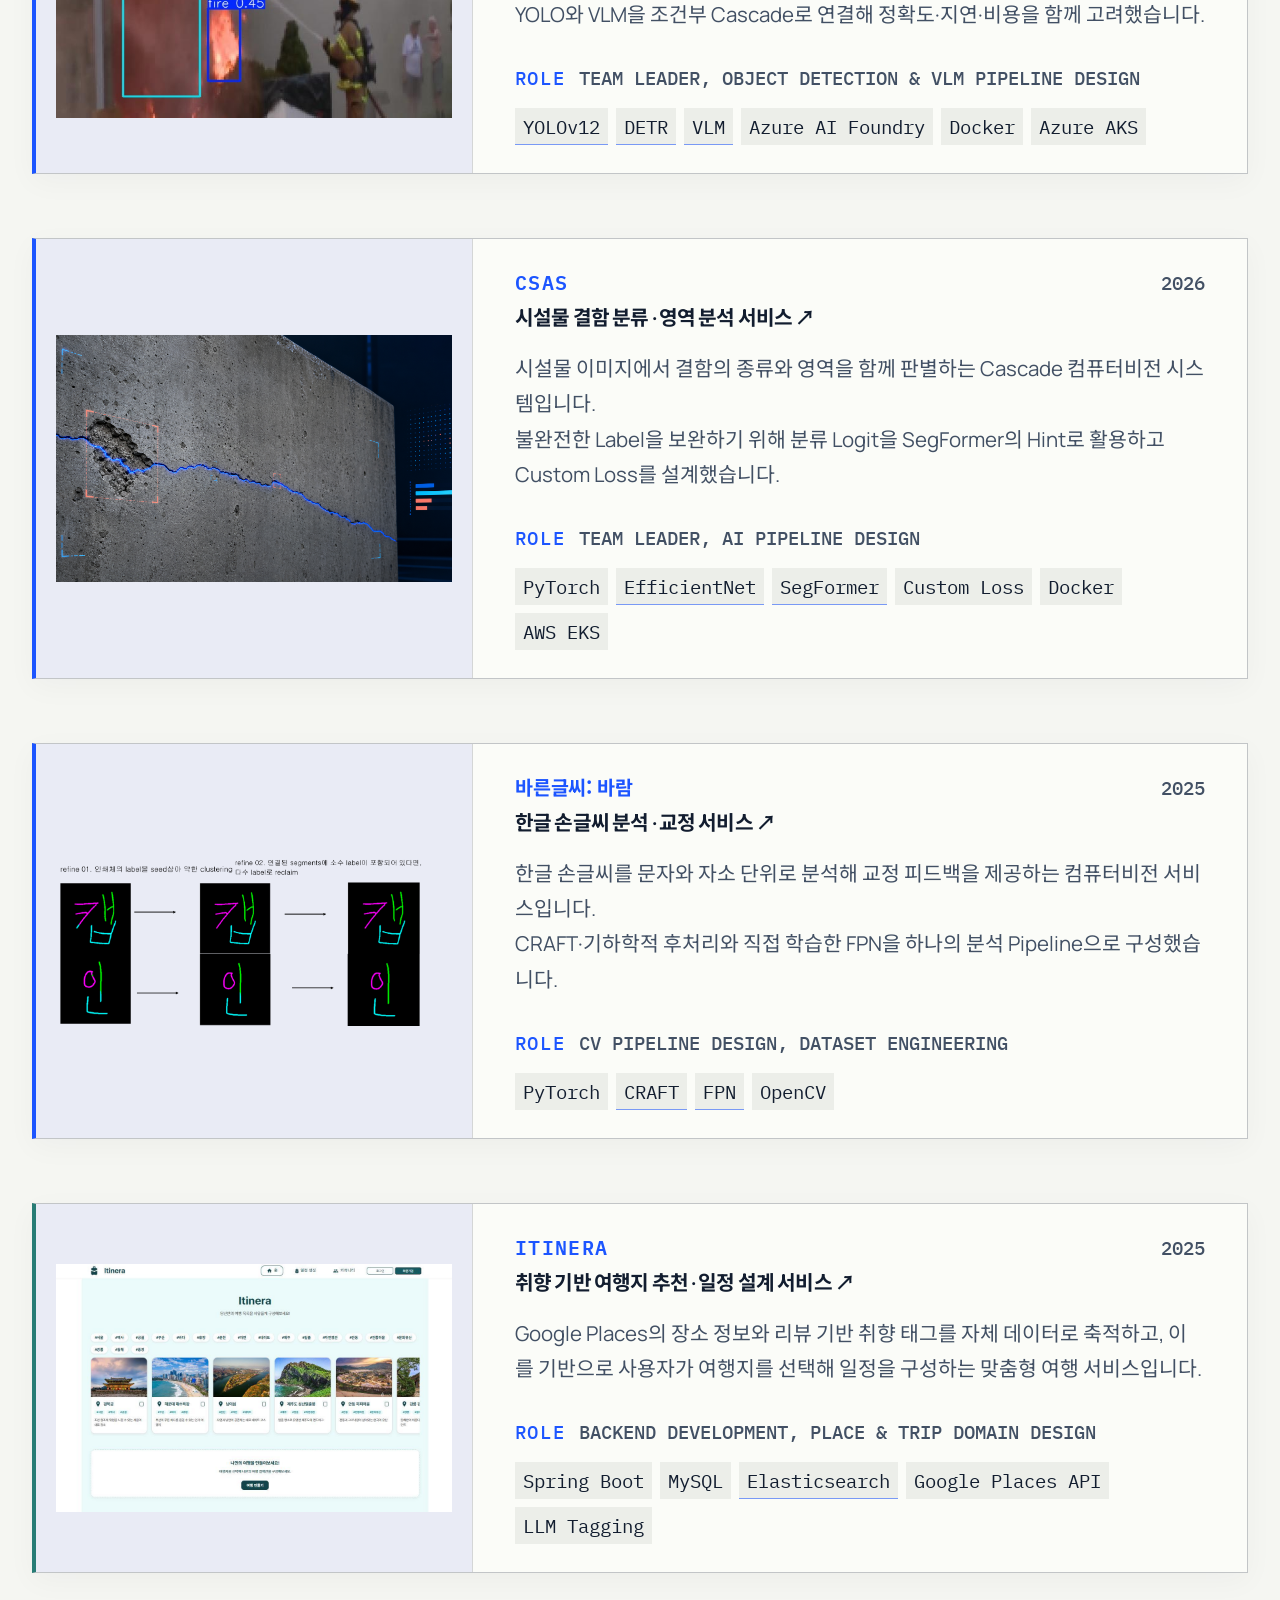
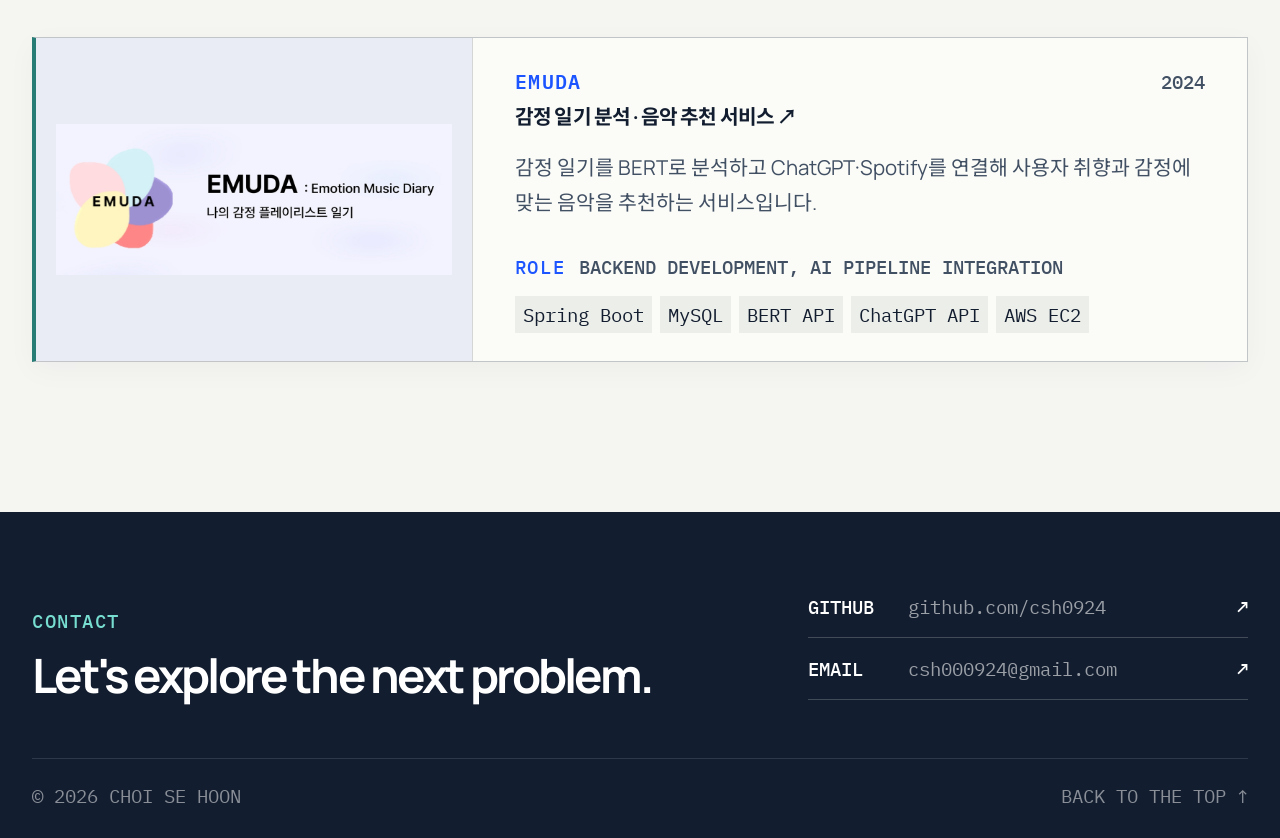
==== commit 6533bef7: "bubble help추가 및 hero-identity 제거, 연도 위치 조정, back to the top수정" ====
--- a/index.html
+++ b/index.html
@@ -71,7 +71,6 @@
     <section class="hero" id="top" aria-labelledby="hero-title">
       <div class="hero-copy">
         <p class="kicker"><span>PORTFOLIO / 2026</span><span>OPEN TO OPPORTUNITIES</span></p>
-        <p class="hero-identity">최세훈 <span>—</span> AI / Computer Vision Engineer</p>
         <h1 id="hero-title">
           Building Systems.<br>
           <em>Teaching Machines to See.</em>
@@ -341,7 +340,7 @@
     </div>
     <div class="footer-meta">
       <p class="copyright">© <span id="year">2026</span> Choi Se Hoon</p>
-      <a class="back-to-top" href="#top">Back to top ↑</a>
+      <a class="back-to-top" href="#top">BACK TO THE TOP ↑</a>
     </div>
   </footer>
 </body>
--- a/style.css
+++ b/style.css
@@ -74,17 +74,10 @@
   font: 500 1.2rem var(--mono);
   letter-spacing: .08em;
 }
-.hero-identity {
-  margin: 0 0 22px;
-  color: var(--ink);
-  font: 600 1.25rem var(--mono);
-  letter-spacing: .02em;
-}
-.hero-identity span { margin: 0 8px; color: var(--blue); }
 h1, h2 { margin: 0; letter-spacing: -.06em; }
 h1 {
   max-width: 900px;
-  font-size: clamp(2.8rem, 4.7vw, 5.1rem);
+  font-size: clamp(2.8rem, 4.7vw, 4.0rem);
   line-height: 1.02;
 }
 h1 em {
@@ -213,7 +206,7 @@
   border-top: 1px solid var(--line);
   border-bottom: 1px solid var(--line);
 }
-.portfolio-tabs { display: grid; grid-template-columns: repeat(3, minmax(0, 1fr)); border-left: 1px solid var(--line); }
+.portfolio-tabs { display: grid; grid-template-columns: repeat(3, minmax(0, 1fr)); }
 .portfolio-tab {
   min-width: 0;
   min-height: 116px;
@@ -230,6 +223,7 @@
   text-align: left;
   transition: color .2s ease, background .2s ease;
 }
+.portfolio-tab:last-child { border-right: 0; }
 .portfolio-tab span { font: 500 1.2rem var(--mono); letter-spacing: .08em; }
 .portfolio-tab strong { max-width: 100%; font-size: clamp(1.2rem, 1.35vw, 1.3rem); line-height: 1.35; letter-spacing: -.02em; overflow-wrap: anywhere; text-transform: uppercase; }
 .portfolio-tab:hover { color: var(--blue); background: var(--surface); }
@@ -250,7 +244,7 @@
 }
 .section-heading h2 { font-size: clamp(2.25rem, 3.8vw, 4rem); line-height: 1.06; }
 .section-heading > p {
-  max-width: 820px;
+  max-width: 1200px;
   margin: 22px 0 0;
   color: var(--ink-soft);
   font-size: 1.3rem;
@@ -341,11 +335,18 @@
   font: 400 1.2rem var(--mono);
 }
 .project-info { min-width: 0; padding: 28px 42px; display: flex; flex-direction: column; border-left: 1px solid var(--line); }
+.project-heading { display: grid; grid-template-columns: minmax(0, 1fr) auto; align-items: baseline; gap: 24px; margin: 0 0 20px; }
 .project-meta { display: flex; justify-content: flex-end; gap: 18px; color: var(--ink-soft); font: 500 1.2rem/1.5 var(--mono); text-transform: uppercase; }
 .project-meta span:last-child { flex: 0 0 auto; text-align: right; }
-.project-info h3 { margin: 14px 0 20px; letter-spacing: -.045em; }
+.project-info h3 { margin: 0; letter-spacing: -.045em; }
 .project-info h3 a { display: flex; align-items: flex-start; flex-direction: column; gap: 8px; }
 .project-info h3 small { color: var(--blue); font: 600 1.22rem/1.55 var(--mono); letter-spacing: .07em; text-transform: uppercase; }
+.project-card[data-project="vision-01"] .project-info h3 small {
+  font-family: "Noto Sans KR", sans-serif;
+  font-weight: 700;
+  letter-spacing: -.01em;
+  text-transform: none;
+}
 .project-info h3 strong { color: var(--ink); font-size: clamp(1.2rem, 1.58vw, 1.6rem); line-height: 1.28; font-weight: 700; }
 .project-info h3 a:hover { color: var(--blue); }
 .project-info h3 a:hover strong { color: var(--blue); }
@@ -361,8 +362,39 @@
 .project-role { margin-top: 18px; padding-top: 0; display: flex; align-items: baseline; gap: 14px; }
 .project-role span { color: var(--blue); font: 500 1.2rem var(--mono); letter-spacing: .08em; }
 .project-role strong { color: var(--ink-soft); font: 500 1.2rem/1.5 var(--mono); text-transform: uppercase; }
-.project-tags { margin-top: 15px; padding-top: 0; display: flex; gap: 8px; flex-wrap: wrap; }
-.project-tags span { padding: 6px 8px; background: var(--surface); font: 400 1.2rem var(--mono); text-transform: uppercase; }
+.project-tags { position: relative; z-index: 4; margin-top: 15px; padding-top: 0; display: flex; gap: 8px; flex-wrap: wrap; }
+.project-tags span { padding: 6px 8px; background: var(--surface); font: 400 1.2rem var(--mono); }
+.project-tags .has-tooltip {
+  cursor: help;
+  box-shadow: inset 0 -1px 0 rgba(28, 85, 255, .55);
+  transition: color .18s ease, background .18s ease, box-shadow .18s ease;
+}
+.project-tags .has-tooltip:hover,
+.project-tags .has-tooltip:focus-visible {
+  color: #fff;
+  background: var(--blue);
+  box-shadow: none;
+  outline: none;
+}
+.project-tags .has-tooltip:focus-visible {
+  outline: 2px solid var(--blue);
+  outline-offset: 2px;
+}
+.tag-tooltip {
+  position: fixed;
+  z-index: 1000;
+  width: max-content;
+  max-width: min(500px, calc(100vw - 32px));
+  padding: 12px 14px;
+  color: #fff;
+  background: var(--ink);
+  border: 1px solid rgba(119, 221, 209, .55);
+  box-shadow: 0 12px 34px rgba(18, 29, 47, .2);
+  font: 500 1.05rem/1.55 "Noto Sans KR", sans-serif;
+  letter-spacing: 0;
+  white-space: normal;
+  pointer-events: none;
+}
 .journey { border-top: 1px solid var(--line); }
 .timeline { position: relative; margin-top: 90px; }
 .timeline::before { content: ""; position: absolute; top: 0; bottom: 0; left: 25%; width: 1px; background: var(--line); }
@@ -541,7 +573,6 @@
   .section-shell { width: min(100% - 40px, 1360px); }
   .project-card { min-height: 0; height: auto; grid-template-columns: minmax(260px, .72fr) minmax(0, 1.28fr); }
   .project-info { padding: 28px 30px; }
-  .project-info h3 { margin-top: 24px; }
   .capability-grid article { grid-template-columns: 160px minmax(0, 1fr); gap: 18px 28px; }
   .capability-grid p, .capability-grid small { grid-column: 2; }
   .capability-grid small { text-align: left; }
@@ -566,7 +597,6 @@
   .project-card:last-child { margin-bottom: 0; }
   .project-image { height: auto; aspect-ratio: 16 / 9; }
   .project-info { padding: 26px 28px; border-top: 1px solid var(--line); border-left: 0; }
-  .project-info h3 { margin-top: 22px; }
   .project-tags { margin-top: 15px; padding-top: 0; }
 }
 
@@ -575,7 +605,6 @@
   .wordmark small { display: none; }
   .hero { min-height: auto; padding: 74px 0 70px; gap: 65px; }
   .kicker { margin-bottom: 25px; gap: 8px; align-items: flex-start; flex-direction: column; font-size: 1.2rem; }
-  .hero-identity { font-size: 1.25rem; }
   h1 { max-width: 100%; font-size: clamp(2rem, 8vw, 2.55rem); overflow-wrap: anywhere; }
   h1 em { max-width: 100%; display: block; font-size: .9em; line-height: 1.08; overflow-wrap: anywhere; }
   .hero-intro br { display: none; }
@@ -591,7 +620,6 @@
   .filter-bar { margin-top: 50px; overflow-x: auto; }
   .filter-button { flex: 0 0 auto; }
   .project-info { padding: 24px; border-top: 1px solid var(--line); border-left: 0; }
-  .project-info h3 { margin-top: 22px; }
   .project-tags { margin-top: 15px; padding-top: 0; }
   .project-meta { align-items: flex-start; flex-direction: column; gap: 6px; }
   .project-meta span:last-child { text-align: left; }
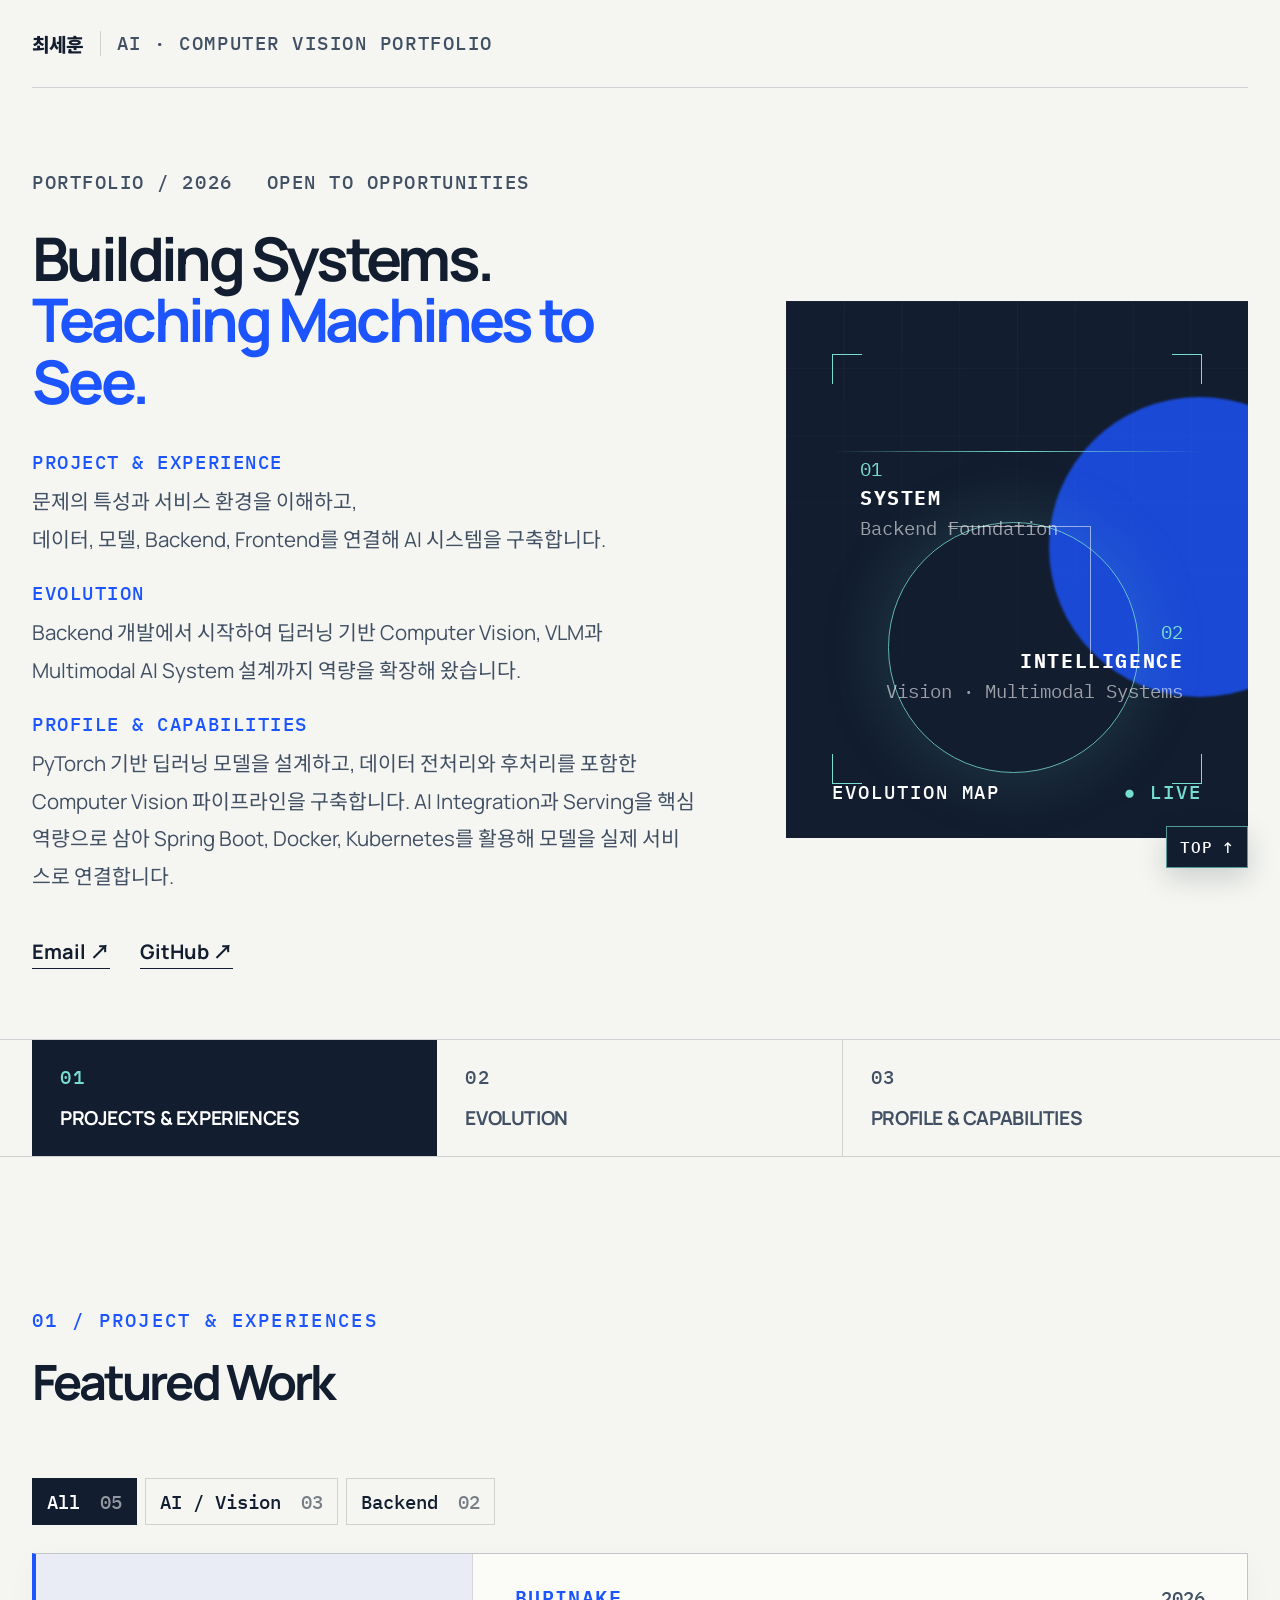
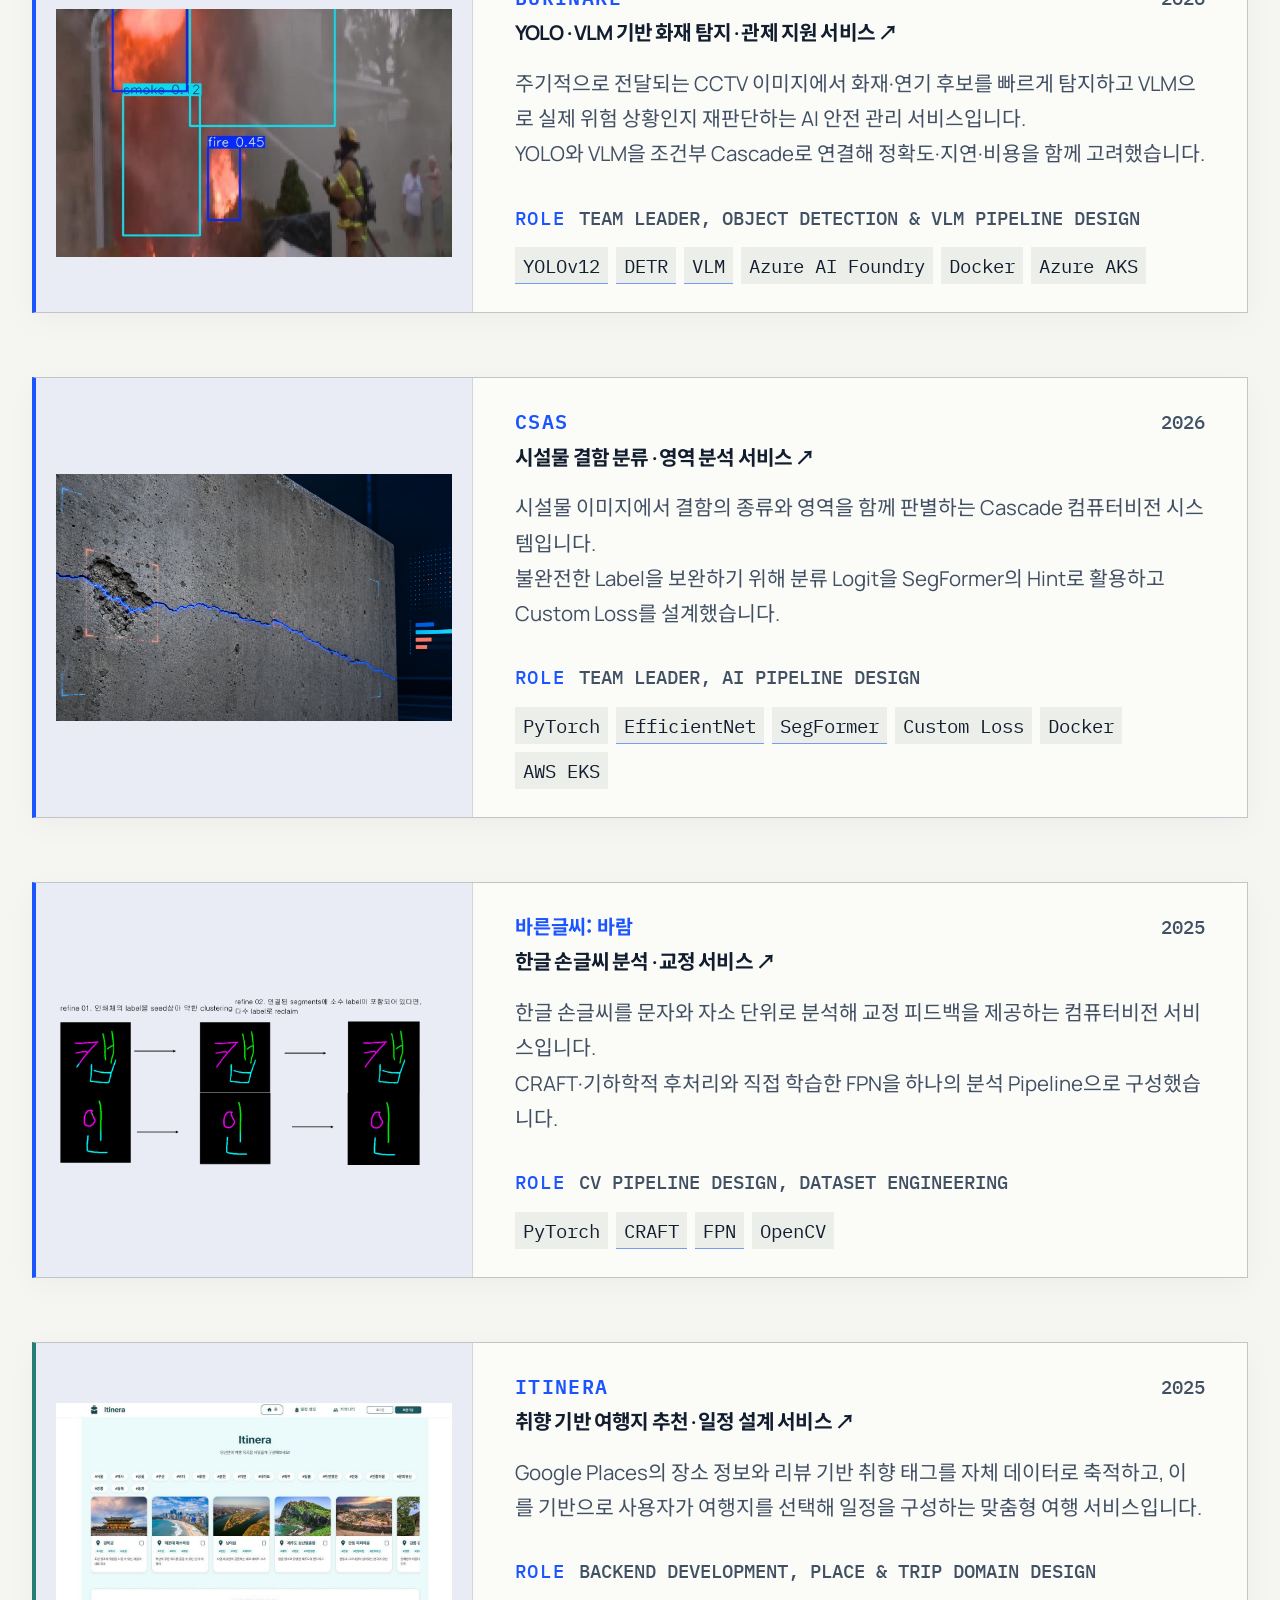
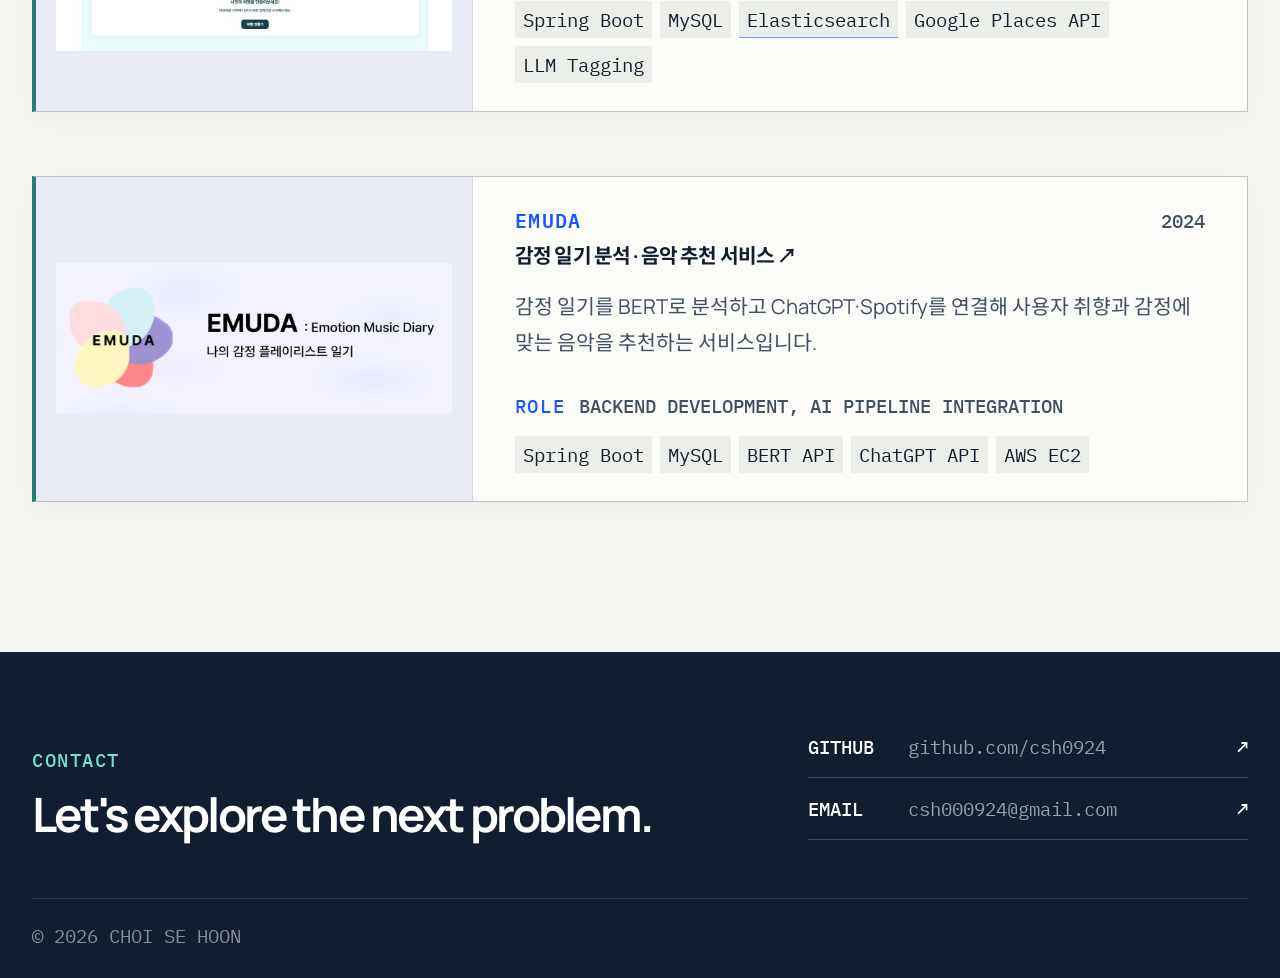
==== commit 87a95237: "hero수정, top버튼 추가, PROFILE&CAPABILITIES 테두리 수정" ====
--- a/index.html
+++ b/index.html
@@ -23,8 +23,8 @@
   <link rel="preconnect" href="https://fonts.googleapis.com">
   <link rel="preconnect" href="https://fonts.gstatic.com" crossorigin>
   <link href="https://fonts.googleapis.com/css2?family=IBM+Plex+Mono:wght@400;500&family=Manrope:wght@400;500;600;700&family=Noto+Sans+KR:wght@400;500;600;700&display=swap" rel="stylesheet">
-  <link rel="stylesheet" href="./style.css?v=20260802-5">
-  <script src="./script.js?v=20260802-3" defer></script>
+  <link rel="stylesheet" href="./style.css?v=20260803-1">
+  <script src="./script.js?v=20260803-1" defer></script>
   <script type="application/ld+json">
   {
     "@context": "https://schema.org",
@@ -62,9 +62,9 @@
   <a class="skip-link" href="#main">본문으로 바로가기</a>
 
   <header class="site-header">
-    <a class="wordmark" href="#top" aria-label="첫 화면으로 이동">
+    <div class="wordmark">
       <span>최세훈</span><small>AI · Computer Vision Portfolio</small>
-    </a>
+    </div>
   </header>
 
   <main id="main">
@@ -77,7 +77,7 @@
         </h1>
         <div class="hero-summaries">
           <div class="hero-summary-item">
-            <span class="hero-summary-label">EXPERIENCE & CAPABILITY</span>
+            <span class="hero-summary-label">PROJECT & EXPERIENCE</span>
             <p class="hero-intro">
               문제의 특성과 서비스 환경을 이해하고,<br>
               데이터, 모델, Backend, Frontend를 연결해 AI 시스템을 구축합니다.
@@ -86,6 +86,10 @@
           <div class="hero-summary-item">
             <span class="hero-summary-label">EVOLUTION</span>
             <p class="hero-path">Backend 개발에서 시작하여 딥러닝 기반 Computer Vision, VLM과 Multimodal AI System 설계까지 역량을 확장해 왔습니다.</p>
+          </div>
+          <div class="hero-summary-item">
+            <span class="hero-summary-label">PROFILE &amp; CAPABILITIES</span>
+            <p class="hero-path">PyTorch 기반 딥러닝 모델을 설계하고, 데이터 전처리와 후처리를 포함한 Computer Vision 파이프라인을 구축합니다. AI Integration과 Serving을 핵심 역량으로 삼아 Spring Boot, Docker, Kubernetes를 활용해 모델을 실제 서비스로 연결합니다.</p>
           </div>
         </div>
         <div class="hero-actions">
@@ -312,7 +316,7 @@
         <section class="profile-block profile-language" aria-labelledby="language-title">
           <h3 id="language-title">Language</h3>
           <div class="compact-record-list">
-            <div class="compact-record"><strong>TOEIC</strong><span>830</span></div>
+            <div class="compact-record"><strong>TOEIC</strong><span>925(2023.05), 830(2026.04)</span></div>
             <div class="compact-record"><strong>JLPT</strong><span>N3</span></div>
           </div>
         </section>
@@ -340,8 +344,8 @@
     </div>
     <div class="footer-meta">
       <p class="copyright">© <span id="year">2026</span> Choi Se Hoon</p>
-      <a class="back-to-top" href="#top">BACK TO THE TOP ↑</a>
     </div>
   </footer>
+  <button class="floating-top" type="button" aria-label="맨 위로 이동" title="맨 위로 이동">TOP ↑</button>
 </body>
 </html>
--- a/style.css
+++ b/style.css
@@ -386,10 +386,11 @@
   width: max-content;
   max-width: min(500px, calc(100vw - 32px));
   padding: 12px 14px;
-  color: #fff;
-  background: var(--ink);
-  border: 1px solid rgba(119, 221, 209, .55);
-  box-shadow: 0 12px 34px rgba(18, 29, 47, .2);
+  color: var(--ink);
+  background: var(--white);
+  border: 1px solid rgba(28, 85, 255, .25);
+  border-left: 3px solid var(--blue);
+  box-shadow: 0 12px 34px rgba(18, 29, 47, .14);
   font: 500 1.05rem/1.55 "Noto Sans KR", sans-serif;
   letter-spacing: 0;
   white-space: normal;
@@ -426,7 +427,7 @@
 .capabilities, .technical-stack { padding: 75px 0; border-bottom: 1px solid var(--line); }
 .capability-heading { display: flex; align-items: flex-end; justify-content: space-between; gap: 30px; }
 .capability-heading h3 { margin: 0; font-size: clamp(1.55rem, 2.5vw, 2.35rem); letter-spacing: -.05em; }
-.capability-grid { margin-top: 45px; display: grid; grid-template-columns: 1fr; border-top: 1px solid var(--line); border-left: 1px solid var(--line); }
+.capability-grid { margin-top: 45px; display: grid; grid-template-columns: 1fr; border-top: 1px solid var(--line); }
 .capability-grid article {
   min-height: 0;
   padding: 30px 32px;
@@ -434,7 +435,6 @@
   grid-template-columns: minmax(145px, .55fr) minmax(200px, .85fr) minmax(380px, 1.75fr) minmax(230px, 260px);
   gap: 24px;
   align-items: center;
-  border-right: 1px solid var(--line);
   border-bottom: 1px solid var(--line);
 }
 .capability-grid article > .capability-label {
@@ -460,8 +460,6 @@
   margin-top: 0;
   display: grid;
   grid-template-columns: 1fr;
-  border-top: 1px solid var(--line);
-  border-left: 1px solid var(--line);
 }
 .profile-block {
   min-width: 0;
@@ -470,8 +468,6 @@
   grid-template-columns: 180px minmax(0, 1fr);
   gap: 40px;
   align-items: start;
-  border-right: 1px solid var(--line);
-  border-bottom: 1px solid var(--line);
 }
 .profile-block > h3,
 .profile-language h3,
@@ -506,7 +502,14 @@
 .record-date { margin: 3px 0 0; color: var(--ink-soft); font: 400 1.2rem/1.6 var(--mono); }
 .record h4 { margin: 0; font-size: 1.3rem; letter-spacing: -.02em; }
 .record p:not(.record-date), .record-description { margin: 7px 0 0; color: var(--ink-soft); font-size: 1.25rem; }
-.compact-record { padding: 14px 0; display: flex; justify-content: space-between; border-top: 1px solid var(--line); }
+.compact-record {
+  padding: 14px 0;
+  display: grid;
+  grid-template-columns: 145px minmax(0, 1fr);
+  gap: 25px;
+  align-items: start;
+  border-top: 1px solid var(--line);
+}
 .compact-record-list { grid-column: 2; }
 .compact-record:last-child { border-bottom: 1px solid var(--line); }
 .compact-record strong { font: 500 1.2rem var(--mono); }
@@ -547,8 +550,27 @@
 .footer-links .contact-value { color: rgba(255,255,255,.58); font-size: 1.2rem; font-weight: 400; text-transform: none; }
 .footer-links a:hover { color: var(--cyan); }
 .footer-links a:hover .contact-value { color: var(--cyan); }
-.footer-meta { grid-column: 1 / -1; display: flex; align-items: center; justify-content: space-between; border-top: 1px solid rgba(255,255,255,.12); padding-top: 24px; }
-.copyright, .back-to-top { margin: 0; color: rgba(255,255,255,.5); font: 400 1.2rem var(--mono); text-transform: uppercase; }
+.footer-meta { grid-column: 1 / -1; display: flex; align-items: center; justify-content: flex-start; border-top: 1px solid rgba(255,255,255,.12); padding-top: 24px; }
+.copyright { margin: 0; color: rgba(255,255,255,.5); font: 400 1.2rem var(--mono); text-transform: uppercase; }
+.floating-top {
+  position: fixed;
+  z-index: 50;
+  right: clamp(16px, 2.5vw, 36px);
+  bottom: clamp(16px, 2.5vw, 32px);
+  min-width: 72px;
+  height: 42px;
+  padding: 0 13px;
+  color: #fff;
+  background: var(--ink);
+  border: 1px solid rgba(119, 221, 209, .65);
+  box-shadow: 0 10px 28px rgba(18, 29, 47, .18);
+  font: 500 1rem var(--mono);
+  letter-spacing: .05em;
+  cursor: pointer;
+  transition: color .2s ease, background .2s ease, transform .2s ease;
+}
+.floating-top:hover { color: var(--ink); background: var(--cyan); transform: translateY(-2px); }
+.floating-top:focus-visible { outline: 2px solid var(--blue); outline-offset: 3px; }
 
 .reveal { opacity: 1; transform: none; }
 
@@ -652,6 +674,7 @@
   .profile-list div { grid-template-columns: 82px minmax(0, 1fr); gap: 14px; }
   .profile-list dd span { display: block; margin: 5px 0 0; }
   .record { grid-template-columns: 1fr; gap: 10px; }
+  .compact-record { grid-template-columns: 1fr; gap: 10px; }
   .profile-pending { grid-template-columns: 1fr; gap: 45px; }
   .profile-pending { grid-column: auto; }
   footer { padding: 54px 24px 26px; grid-template-columns: 1fr; row-gap: 38px; }
